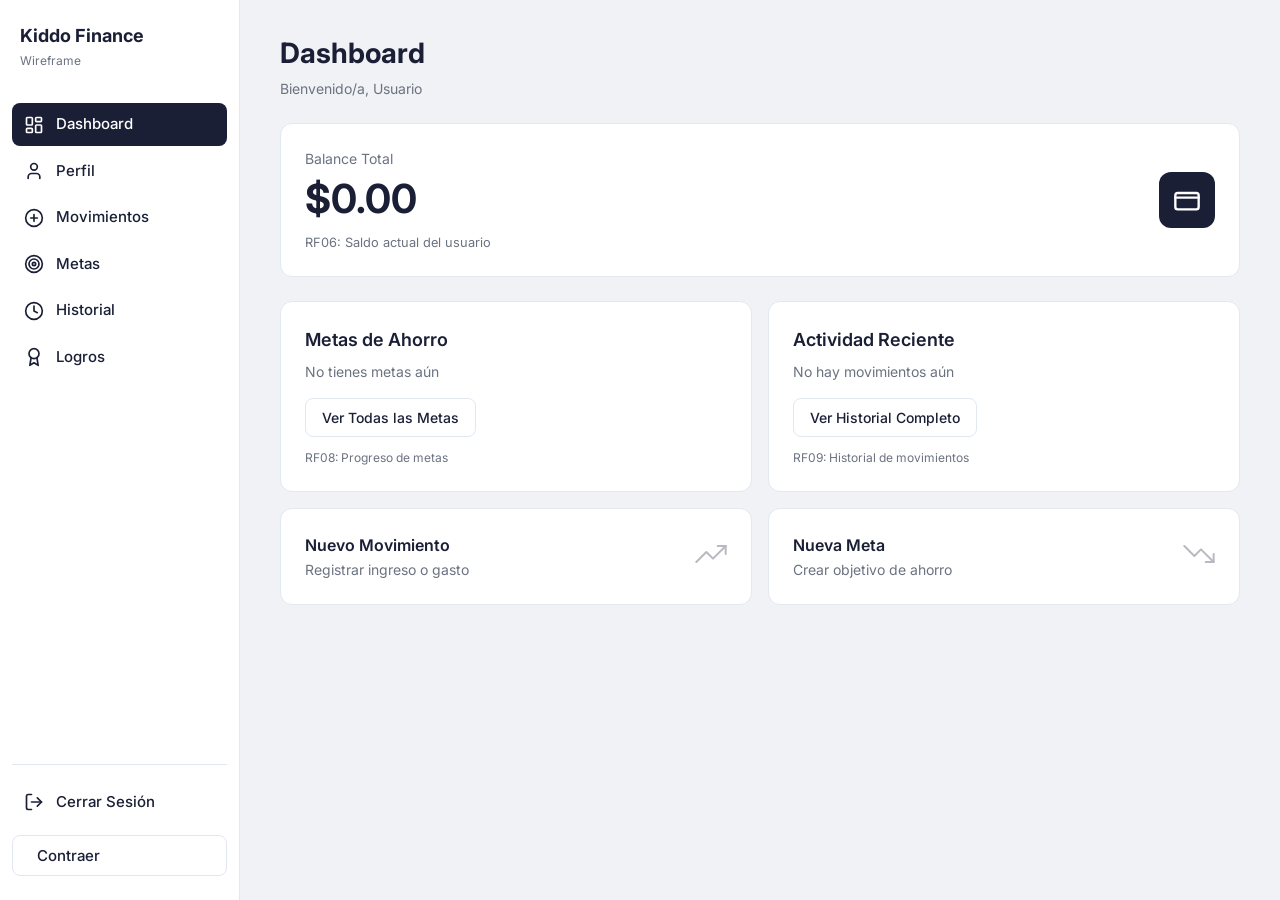
==== dashboard.html @ 00ec91ff "Init commit" ====
<!DOCTYPE html>
<html lang="es">
<head>
  <meta charset="UTF-8">
  <meta name="viewport" content="width=device-width, initial-scale=1.0">
  <title>Dashboard - Kiddo Finance</title>
  <link rel="preconnect" href="https://fonts.googleapis.com">
  <link href="https://fonts.googleapis.com/css2?family=Inter:wght@400;500;600;700&display=swap" rel="stylesheet">
  <link rel="stylesheet" href="css/styles.css">
</head>
<body>
  <div class="app-layout">

    <!-- Sidebar -->
    <aside class="sidebar" id="sidebar">
      <div class="sidebar-header">
        <div class="logo-full">
          <h2>Kiddo Finance</h2>
          <span class="wireframe-label">Wireframe</span>
        </div>
        <div class="logo-icon">KF</div>
      </div>

      <nav class="sidebar-nav">
        <a href="dashboard.html" class="active">
          <span class="nav-icon"><svg viewBox="0 0 24 24"><rect x="3" y="3" width="7" height="9" rx="1"/><rect x="14" y="3" width="7" height="5" rx="1"/><rect x="14" y="12" width="7" height="9" rx="1"/><rect x="3" y="16" width="7" height="5" rx="1"/></svg></span>
          <span class="nav-text">Dashboard</span>
        </a>
        <a href="perfil.html">
          <span class="nav-icon"><svg viewBox="0 0 24 24"><path d="M19 21v-2a4 4 0 0 0-4-4H9a4 4 0 0 0-4 4v2"/><circle cx="12" cy="7" r="4"/></svg></span>
          <span class="nav-text">Perfil</span>
        </a>
        <a href="movimientos.html">
          <span class="nav-icon"><svg viewBox="0 0 24 24"><circle cx="12" cy="12" r="10"/><path d="M12 8v8"/><path d="M8 12h8"/></svg></span>
          <span class="nav-text">Movimientos</span>
        </a>
        <a href="metas.html">
          <span class="nav-icon"><svg viewBox="0 0 24 24"><circle cx="12" cy="12" r="10"/><circle cx="12" cy="12" r="6"/><circle cx="12" cy="12" r="2"/></svg></span>
          <span class="nav-text">Metas</span>
        </a>
        <a href="historial.html">
          <span class="nav-icon"><svg viewBox="0 0 24 24"><circle cx="12" cy="12" r="10"/><polyline points="12 6 12 12 16 14"/></svg></span>
          <span class="nav-text">Historial</span>
        </a>
        <a href="logros.html">
          <span class="nav-icon"><svg viewBox="0 0 24 24"><circle cx="12" cy="8" r="6"/><path d="M15.477 12.89 17 22l-5-3-5 3 1.523-9.11"/></svg></span>
          <span class="nav-text">Logros</span>
        </a>
      </nav>

      <div class="sidebar-bottom">
        <a href="login.html">
          <span class="nav-icon"><svg viewBox="0 0 24 24"><path d="M9 21H5a2 2 0 0 1-2-2V5a2 2 0 0 1 2-2h4"/><polyline points="16 17 21 12 16 7"/><line x1="21" y1="12" x2="9" y2="12"/></svg></span>
          <span class="nav-text">Cerrar Sesión</span>
        </a>
        <button class="sidebar-toggle" id="sidebarToggle">
          <span class="nav-icon"><svg viewBox="0 0 24 24"><polyline points="15 18 9 12 15 6"/></svg></span>
          <span class="toggle-text">Contraer</span>
        </button>
      </div>
    </aside>

    <!-- Main Content -->
    <main class="main-content">
      <div class="page-header">
        <div>
          <h1>Dashboard</h1>
          <p class="subtitle">Bienvenido/a, Usuario</p>
        </div>
      </div>

      <!-- Balance -->
      <div class="card balance-card">
        <div>
          <div class="balance-label">Balance Total</div>
          <div class="balance-amount">$0.00</div>
          <div class="balance-note">RF06: Saldo actual del usuario</div>
        </div>
        <div class="balance-icon">
          <svg viewBox="0 0 24 24"><rect x="2" y="6" width="20" height="14" rx="2"/><path d="M2 10h20"/></svg>
        </div>
      </div>

      <!-- Grid principal -->
      <div class="dashboard-grid">
        <div class="card dash-card">
          <h3>Metas de Ahorro</h3>
          <p>No tienes metas aún</p>
          <a href="metas.html" class="dash-link">Ver Todas las Metas</a>
          <div class="rf-note">RF08: Progreso de metas</div>
        </div>
        <div class="card dash-card">
          <h3>Actividad Reciente</h3>
          <p>No hay movimientos aún</p>
          <a href="historial.html" class="dash-link">Ver Historial Completo</a>
          <div class="rf-note">RF09: Historial de movimientos</div>
        </div>
      </div>

      <!-- Acciones rápidas -->
      <div class="action-cards">
        <a href="movimientos.html" class="card action-card">
          <div>
            <h3>Nuevo Movimiento</h3>
            <p>Registrar ingreso o gasto</p>
          </div>
          <span class="action-icon">
            <svg viewBox="0 0 24 24" stroke-linecap="round" stroke-linejoin="round"><polyline points="23 6 13.5 15.5 8.5 10.5 1 18"/><polyline points="17 6 23 6 23 12"/></svg>
          </span>
        </a>
        <a href="metas.html" class="card action-card">
          <div>
            <h3>Nueva Meta</h3>
            <p>Crear objetivo de ahorro</p>
          </div>
          <span class="action-icon">
            <svg viewBox="0 0 24 24" stroke-linecap="round" stroke-linejoin="round"><polyline points="23 18 13.5 8.5 8.5 13.5 1 6"/><polyline points="17 18 23 18 23 12"/></svg>
          </span>
        </a>
      </div>
    </main>

  </div>

  <script src="js/app.js"></script>
</body>
</html>
---- css/styles.css ----
/* ===== RESET & BASE ===== */
*, *::before, *::after {
  margin: 0;
  padding: 0;
  box-sizing: border-box;
}

:root {
  --primary: #1A1F36;
  --bg: #F0F2F5;
  --white: #FFFFFF;
  --border: #E2E8F0;
  --text: #1A1F36;
  --text-secondary: #6B7280;
  --accent: #93C5FD;
  --input-border: #D1D5DB;
  --sidebar-width: 240px;
  --sidebar-collapsed: 60px;
  --radius: 12px;
  --radius-sm: 8px;
  --shadow: 0 1px 3px rgba(0,0,0,0.06);
}

body {
  font-family: 'Inter', sans-serif;
  background: var(--bg);
  color: var(--text);
  line-height: 1.5;
  min-height: 100vh;
}

a { text-decoration: none; color: inherit; }
ul { list-style: none; }
button { cursor: pointer; font-family: inherit; }
input, select { font-family: inherit; }
img { max-width: 100%; }

/* ===== SVG ICONS ===== */
.icon {
  width: 20px;
  height: 20px;
  display: inline-flex;
  align-items: center;
  justify-content: center;
  flex-shrink: 0;
}

.icon svg {
  width: 20px;
  height: 20px;
  stroke: currentColor;
  stroke-width: 2;
  stroke-linecap: round;
  stroke-linejoin: round;
  fill: none;
}

.icon-lg svg {
  width: 24px;
  height: 24px;
}

/* ===== TIPOGRAFIA ===== */
h1 { font-size: 1.75rem; font-weight: 700; }
h2 { font-size: 1.5rem; font-weight: 700; }
h3 { font-size: 1.125rem; font-weight: 600; }

.subtitle {
  color: var(--text-secondary);
  font-size: 0.875rem;
  margin-top: 4px;
}

/* ===== BOTONES ===== */
.btn {
  display: inline-flex;
  align-items: center;
  justify-content: center;
  gap: 8px;
  padding: 12px 24px;
  border-radius: var(--radius-sm);
  font-size: 0.9375rem;
  font-weight: 600;
  border: none;
  transition: opacity 0.2s;
}
.btn:hover { opacity: 0.9; }

.btn-primary {
  background: var(--primary);
  color: var(--white);
}

.btn-outline {
  background: transparent;
  color: var(--primary);
  border: 1px solid var(--border);
}

.btn-full { width: 100%; }

/* ===== CARDS ===== */
.card {
  background: var(--white);
  border: 1px solid var(--border);
  border-radius: var(--radius);
  padding: 24px;
}

/* ===== INPUTS ===== */
.form-group {
  margin-bottom: 20px;
}

.form-group label {
  display: block;
  font-weight: 600;
  font-size: 0.875rem;
  margin-bottom: 6px;
}

.form-group input,
.form-group select {
  width: 100%;
  padding: 12px 16px;
  border: 1px solid var(--input-border);
  border-radius: var(--radius-sm);
  font-size: 0.9375rem;
  outline: none;
  transition: border-color 0.2s;
  background: var(--white);
}

.form-group input:focus,
.form-group select:focus {
  border-color: var(--primary);
}

.form-group input::placeholder {
  color: #9CA3AF;
}

/* ===== TOGGLE (Ingreso / Gasto) ===== */
.toggle-group {
  display: flex;
  gap: 0;
  border-radius: var(--radius-sm);
  overflow: hidden;
  border: 1px solid var(--border);
}

.toggle-group .toggle-btn {
  flex: 1;
  padding: 12px;
  font-size: 0.9375rem;
  font-weight: 600;
  text-align: center;
  border: none;
  background: var(--bg);
  color: var(--text);
  cursor: pointer;
  transition: all 0.2s;
}

.toggle-group .toggle-btn.active {
  background: var(--primary);
  color: var(--white);
}

/* ===== FILTER TABS ===== */
.filter-tabs {
  display: flex;
  gap: 8px;
}

.filter-tabs .tab {
  padding: 8px 20px;
  border-radius: var(--radius-sm);
  font-size: 0.875rem;
  font-weight: 600;
  border: 1px solid var(--border);
  background: var(--white);
  color: var(--text);
  cursor: pointer;
  transition: all 0.2s;
}

.filter-tabs .tab.active {
  background: var(--primary);
  color: var(--white);
  border-color: var(--primary);
}

/* ===== EMPTY STATE ===== */
.empty-state {
  text-align: center;
  padding: 48px 24px;
}

.empty-state .empty-icon {
  margin-bottom: 16px;
  opacity: 0.3;
}

.empty-state .empty-icon svg {
  width: 56px;
  height: 56px;
  stroke: var(--text);
  stroke-width: 1.5;
  fill: none;
}

.empty-state p {
  color: var(--text-secondary);
  margin-bottom: 20px;
}

/* ================================================================
   AUTH PAGES (Login / Register)
   ================================================================ */
.auth-page {
  display: flex;
  align-items: center;
  justify-content: center;
  min-height: 100vh;
  padding: 24px;
}

.auth-card {
  width: 100%;
  max-width: 480px;
}

.auth-card .brand {
  font-size: 1.5rem;
  font-weight: 700;
  margin-bottom: 4px;
}

.auth-card .auth-subtitle {
  color: var(--text-secondary);
  font-size: 1rem;
  margin-bottom: 32px;
}

.auth-card .back-arrow {
  display: inline-flex;
  align-items: center;
  justify-content: center;
  width: 32px;
  height: 32px;
  margin-bottom: 12px;
  font-size: 1.25rem;
  color: var(--text-secondary);
  transition: color 0.2s;
}

.auth-card .back-arrow:hover { color: var(--text); }

.auth-footer {
  text-align: center;
  margin-top: 20px;
  font-size: 0.875rem;
  color: var(--text-secondary);
}

.auth-footer a {
  font-weight: 700;
  color: var(--text);
}

/* ================================================================
   SIDEBAR
   ================================================================ */
.app-layout {
  display: flex;
  min-height: 100vh;
}

.sidebar {
  width: var(--sidebar-width);
  background: var(--white);
  border-right: 1px solid var(--border);
  display: flex;
  flex-direction: column;
  padding: 24px 12px;
  transition: width 0.3s;
  position: fixed;
  top: 0;
  left: 0;
  height: 100vh;
  z-index: 100;
  overflow: hidden;
}

.sidebar.collapsed {
  width: var(--sidebar-collapsed);
}

.sidebar-header {
  padding: 0 8px;
  margin-bottom: 32px;
  white-space: nowrap;
}

.sidebar-header .logo-full {
  display: block;
}

.sidebar-header .logo-icon {
  display: none;
  width: 36px;
  height: 36px;
  background: var(--primary);
  color: var(--white);
  border-radius: var(--radius-sm);
  font-weight: 700;
  font-size: 0.75rem;
  align-items: center;
  justify-content: center;
  letter-spacing: 0.5px;
}

.sidebar.collapsed .sidebar-header .logo-full { display: none; }
.sidebar.collapsed .sidebar-header .logo-icon { display: flex; }

.sidebar-header h2 {
  font-size: 1.125rem;
  line-height: 1.3;
}

.sidebar-header .wireframe-label {
  font-size: 0.75rem;
  color: var(--text-secondary);
  font-weight: 400;
}

.sidebar-nav {
  flex: 1;
  display: flex;
  flex-direction: column;
  gap: 4px;
}

.sidebar-nav a {
  display: flex;
  align-items: center;
  gap: 12px;
  padding: 10px 12px;
  border-radius: var(--radius-sm);
  font-size: 0.9375rem;
  font-weight: 500;
  color: var(--text);
  white-space: nowrap;
  transition: all 0.2s;
}

.sidebar-nav a:hover {
  background: var(--bg);
}

.sidebar-nav a.active {
  background: var(--primary);
  color: var(--white);
}

.sidebar-nav a .nav-icon {
  width: 20px;
  height: 20px;
  display: flex;
  align-items: center;
  justify-content: center;
  flex-shrink: 0;
}

.sidebar-nav a .nav-icon svg {
  width: 20px;
  height: 20px;
  stroke: currentColor;
  stroke-width: 2;
  stroke-linecap: round;
  stroke-linejoin: round;
  fill: none;
}

.sidebar-nav a .nav-text {
  opacity: 1;
  transition: opacity 0.2s;
}

.sidebar.collapsed .nav-text { opacity: 0; width: 0; overflow: hidden; }

.sidebar-bottom {
  margin-top: auto;
  display: flex;
  flex-direction: column;
  gap: 4px;
  padding-top: 16px;
  border-top: 1px solid var(--border);
}

.sidebar-bottom a {
  display: flex;
  align-items: center;
  gap: 12px;
  padding: 10px 12px;
  border-radius: var(--radius-sm);
  font-size: 0.9375rem;
  font-weight: 500;
  color: var(--text);
  white-space: nowrap;
  transition: all 0.2s;
}

.sidebar-bottom a .nav-icon {
  width: 20px;
  height: 20px;
  display: flex;
  align-items: center;
  justify-content: center;
  flex-shrink: 0;
}

.sidebar-bottom a .nav-icon svg {
  width: 20px;
  height: 20px;
  stroke: currentColor;
  stroke-width: 2;
  stroke-linecap: round;
  stroke-linejoin: round;
  fill: none;
}

.sidebar-bottom a:hover { background: var(--bg); }

.sidebar-toggle {
  display: flex;
  align-items: center;
  gap: 12px;
  padding: 10px 12px;
  border-radius: var(--radius-sm);
  border: 1px solid var(--border);
  background: var(--white);
  font-size: 0.9375rem;
  font-weight: 500;
  color: var(--text);
  cursor: pointer;
  white-space: nowrap;
  width: 100%;
  margin-top: 8px;
  transition: all 0.2s;
}

.sidebar-toggle:hover { background: var(--bg); }

.sidebar-toggle .toggle-text {
  transition: opacity 0.2s;
}

.sidebar.collapsed .sidebar-bottom .nav-text,
.sidebar.collapsed .toggle-text { opacity: 0; width: 0; overflow: hidden; }

/* ===== MAIN CONTENT ===== */
.main-content {
  flex: 1;
  margin-left: var(--sidebar-width);
  padding: 32px 40px;
  transition: margin-left 0.3s;
  min-height: 100vh;
}

.sidebar.collapsed ~ .main-content {
  margin-left: var(--sidebar-collapsed);
}

.page-header {
  display: flex;
  align-items: flex-start;
  justify-content: space-between;
  margin-bottom: 24px;
}

.page-header h1 { margin-bottom: 4px; }

/* ===== DASHBOARD ===== */
.balance-card {
  display: flex;
  align-items: center;
  justify-content: space-between;
  margin-bottom: 24px;
}

.balance-card .balance-amount {
  font-size: 2.5rem;
  font-weight: 700;
}

.balance-card .balance-label {
  font-size: 0.875rem;
  color: var(--text-secondary);
}

.balance-card .balance-note {
  font-size: 0.8rem;
  color: var(--text-secondary);
  margin-top: 4px;
}

.balance-card .balance-icon {
  width: 56px;
  height: 56px;
  background: var(--primary);
  border-radius: var(--radius);
  display: flex;
  align-items: center;
  justify-content: center;
  color: var(--white);
}

.balance-card .balance-icon svg {
  width: 28px;
  height: 28px;
  stroke: var(--white);
  stroke-width: 2;
  stroke-linecap: round;
  stroke-linejoin: round;
  fill: none;
}

.dashboard-grid {
  display: grid;
  grid-template-columns: 1fr 1fr;
  gap: 16px;
  margin-bottom: 16px;
}

.dash-card h3 { margin-bottom: 8px; }

.dash-card p {
  color: var(--text-secondary);
  font-size: 0.875rem;
  margin-bottom: 16px;
}

.dash-card .dash-link {
  display: inline-block;
  padding: 8px 16px;
  border: 1px solid var(--border);
  border-radius: var(--radius-sm);
  font-size: 0.875rem;
  font-weight: 500;
}

.dash-card .dash-link:hover { background: var(--bg); }

.dash-card .rf-note {
  font-size: 0.75rem;
  color: var(--text-secondary);
  margin-top: 12px;
}

.action-cards {
  display: grid;
  grid-template-columns: 1fr 1fr;
  gap: 16px;
}

.action-card {
  display: flex;
  align-items: center;
  justify-content: space-between;
}

.action-card h3 { font-size: 1rem; }

.action-card p {
  color: var(--text-secondary);
  font-size: 0.875rem;
  margin-top: 2px;
}

.action-card .action-icon {
  opacity: 0.3;
}

.action-card .action-icon svg {
  width: 32px;
  height: 32px;
  stroke: var(--text);
  stroke-width: 1.5;
  fill: none;
}

/* ===== METAS / SALDO ===== */
.saldo-card {
  margin-bottom: 24px;
}

.saldo-card .saldo-label {
  font-size: 0.875rem;
  color: var(--text-secondary);
}

.saldo-card .saldo-amount {
  font-size: 2rem;
  font-weight: 700;
}

/* ===== HISTORIAL ===== */
.stats-row {
  display: grid;
  grid-template-columns: repeat(3, 1fr);
  gap: 16px;
  margin-bottom: 24px;
}

.stat-card .stat-label {
  font-size: 0.875rem;
  color: var(--text-secondary);
}

.stat-card .stat-value {
  font-size: 1.75rem;
  font-weight: 700;
}

/* ===== LOGROS ===== */
.progress-card {
  display: flex;
  align-items: center;
  justify-content: space-between;
  margin-bottom: 24px;
}

.progress-info h3 { margin-bottom: 4px; }

.progress-info p {
  color: var(--text-secondary);
  font-size: 0.875rem;
}

.progress-ring {
  width: 48px;
  height: 48px;
  border-radius: 50%;
  border: 4px solid var(--border);
  display: flex;
  align-items: center;
  justify-content: center;
  font-size: 0.75rem;
  font-weight: 700;
  color: var(--text-secondary);
}

.badges-grid {
  display: grid;
  grid-template-columns: 1fr 1fr;
  gap: 12px;
  margin-bottom: 24px;
}

.badge-item {
  display: flex;
  align-items: center;
  gap: 16px;
  padding: 16px 20px;
}

.badge-item .badge-icon {
  width: 48px;
  height: 48px;
  border-radius: 50%;
  background: var(--bg);
  display: flex;
  align-items: center;
  justify-content: center;
  flex-shrink: 0;
  opacity: 0.4;
}

.badge-item .badge-icon svg {
  width: 24px;
  height: 24px;
  stroke: var(--text);
  stroke-width: 1.5;
  fill: none;
}

.badge-item .badge-info h4 {
  font-size: 0.9375rem;
  font-weight: 600;
}

.badge-item .badge-info p {
  font-size: 0.8125rem;
  color: var(--text-secondary);
}

.logros-cta {
  text-align: center;
  padding: 16px;
  background: var(--primary);
  color: var(--white);
  border-radius: var(--radius);
  font-size: 0.875rem;
  font-weight: 500;
}

/* ================================================================
   LANDING PAGE
   ================================================================ */
.landing-page {
  background: var(--white);
}

/* -- Navbar -- */
.landing-nav {
  display: flex;
  align-items: center;
  justify-content: space-between;
  padding: 16px 40px;
  background: var(--primary);
  color: var(--white);
  position: relative;
}

.landing-nav .nav-brand {
  font-weight: 700;
  font-size: 1.125rem;
  display: flex;
  align-items: center;
  gap: 8px;
}

.landing-nav .nav-brand svg {
  width: 20px;
  height: 20px;
  stroke: var(--white);
  stroke-width: 2;
  fill: none;
}

.beta-badge {
  font-size: 0.625rem;
  font-weight: 600;
  background: rgba(255,255,255,0.2);
  padding: 2px 8px;
  border-radius: 4px;
  letter-spacing: 0.5px;
}

.landing-nav .nav-links {
  display: flex;
  gap: 32px;
  font-size: 0.9rem;
}

.landing-nav .nav-links a {
  color: rgba(255,255,255,0.8);
  transition: color 0.2s;
}

.landing-nav .nav-links a:hover { color: var(--white); }

.landing-nav .nav-actions {
  display: flex;
  gap: 12px;
}

.landing-nav .nav-actions .btn-nav-outline {
  padding: 8px 20px;
  border: 1px solid rgba(255,255,255,0.3);
  border-radius: var(--radius-sm);
  color: var(--white);
  font-size: 0.875rem;
  font-weight: 500;
  background: transparent;
  transition: all 0.2s;
}

.landing-nav .nav-actions .btn-nav-outline:hover {
  background: rgba(255,255,255,0.1);
}

.landing-nav .nav-actions .btn-nav-solid {
  padding: 8px 20px;
  background: var(--white);
  color: var(--primary);
  border-radius: var(--radius-sm);
  font-size: 0.875rem;
  font-weight: 600;
  border: none;
  transition: opacity 0.2s;
}

.landing-nav .nav-actions .btn-nav-solid:hover { opacity: 0.9; }

.landing-nav .mobile-menu {
  display: none;
  background: none;
  border: none;
  color: var(--white);
  font-size: 1.5rem;
  cursor: pointer;
}

/* -- Hero -- */
.hero {
  background: var(--primary);
  color: var(--white);
  padding: 64px 40px 80px;
}

.hero-content {
  display: flex;
  align-items: center;
  justify-content: space-between;
  max-width: 1100px;
  margin: 0 auto;
  gap: 48px;
}

.hero-text {
  flex: 1;
}

.hero-tag {
  display: inline-block;
  font-size: 0.75rem;
  color: var(--accent);
  font-weight: 600;
  margin-bottom: 16px;
  background: rgba(147,197,253,0.15);
  padding: 6px 14px;
  border-radius: 20px;
  letter-spacing: 0.5px;
}

/* Section tag pills */
.section-tag {
  display: inline-block;
  font-size: 0.75rem;
  font-weight: 600;
  color: var(--primary);
  background: var(--bg);
  padding: 6px 14px;
  border-radius: 20px;
  letter-spacing: 0.5px;
  margin-bottom: 12px;
}

.steps-section .section-tag {
  background: var(--white);
}

.hero h1 {
  font-size: 2.5rem;
  line-height: 1.2;
  margin-bottom: 16px;
}

.hero h1 .highlight {
  color: var(--accent);
}

.hero-text p {
  color: rgba(255,255,255,0.75);
  font-size: 1.05rem;
  margin-bottom: 32px;
  max-width: 500px;
}

.hero-buttons {
  display: flex;
  gap: 12px;
}

.btn-hero-primary {
  padding: 14px 28px;
  background: var(--white);
  color: var(--primary);
  border-radius: var(--radius-sm);
  font-weight: 600;
  font-size: 0.9375rem;
  border: none;
  transition: opacity 0.2s;
  display: inline-block;
}

.btn-hero-primary:hover { opacity: 0.9; }

.btn-hero-outline {
  padding: 14px 28px;
  border: 1px solid rgba(255,255,255,0.3);
  color: var(--white);
  border-radius: var(--radius-sm);
  font-weight: 500;
  font-size: 0.9375rem;
  background: transparent;
  transition: all 0.2s;
  display: inline-block;
}

.btn-hero-outline:hover { background: rgba(255,255,255,0.1); }

/* Hero Mockup Wireframe */
.hero-mockup {
  flex-shrink: 0;
  width: 300px;
  background: rgba(255,255,255,0.08);
  border: 1px solid rgba(255,255,255,0.12);
  border-radius: 16px;
  padding: 20px;
}

.mockup-bar {
  display: flex;
  align-items: center;
  gap: 8px;
  margin-bottom: 16px;
}

.mockup-dot {
  width: 24px;
  height: 24px;
  border-radius: 50%;
  background: rgba(255,255,255,0.15);
}

.mockup-line-sm {
  flex: 1;
  height: 8px;
  background: rgba(255,255,255,0.1);
  border-radius: 4px;
}

.mockup-square {
  width: 32px;
  height: 32px;
  border-radius: 6px;
  background: rgba(255,255,255,0.15);
}

.mockup-card-dark {
  background: rgba(255,255,255,0.12);
  border-radius: 10px;
  padding: 20px;
  margin-bottom: 12px;
  display: flex;
  flex-direction: column;
  gap: 8px;
}

.mockup-line-lg {
  height: 12px;
  width: 70%;
  background: rgba(255,255,255,0.2);
  border-radius: 4px;
}

.mockup-line-md {
  height: 8px;
  width: 50%;
  background: rgba(255,255,255,0.12);
  border-radius: 4px;
}

.mockup-row {
  display: flex;
  gap: 10px;
  margin-bottom: 12px;
}

.mockup-card-sm {
  flex: 1;
  height: 48px;
  background: rgba(255,255,255,0.08);
  border-radius: 8px;
  border: 1px solid rgba(255,255,255,0.1);
}

.mockup-list {
  display: flex;
  flex-direction: column;
  gap: 8px;
}

.mockup-list-item {
  display: flex;
  align-items: center;
  gap: 10px;
  padding: 8px 0;
}

.mockup-circle {
  width: 20px;
  height: 20px;
  border-radius: 50%;
  background: rgba(255,255,255,0.12);
  flex-shrink: 0;
}

.mockup-list-item .mockup-line-md {
  flex: 1;
  width: auto;
}

/* -- Stats -- */
.stats-section {
  display: flex;
  justify-content: center;
  gap: 80px;
  padding: 48px 40px;
  background: var(--white);
  border-bottom: 1px solid var(--border);
}

.stat-item { text-align: center; }

.stat-item .stat-number {
  font-size: 2rem;
  font-weight: 700;
  color: var(--primary);
}

.stat-item .stat-desc {
  font-size: 0.875rem;
  color: var(--text-secondary);
}

/* -- Features -- */
.features-section {
  padding: 64px 40px;
  text-align: center;
}

.features-section h2 {
  font-size: 1.75rem;
  margin-bottom: 8px;
}

.features-section > p {
  color: var(--text-secondary);
  margin-bottom: 48px;
}

.features-grid {
  display: grid;
  grid-template-columns: repeat(3, 1fr);
  gap: 24px;
  max-width: 960px;
  margin: 0 auto;
}

.feature-card {
  text-align: left;
  padding: 24px;
  border: 1px solid var(--border);
  border-radius: var(--radius);
}

.feature-card .feature-icon {
  width: 40px;
  height: 40px;
  background: var(--bg);
  border-radius: var(--radius-sm);
  display: flex;
  align-items: center;
  justify-content: center;
  margin-bottom: 12px;
}

.feature-card .feature-icon svg {
  width: 20px;
  height: 20px;
  stroke: var(--primary);
  stroke-width: 2;
  stroke-linecap: round;
  stroke-linejoin: round;
  fill: none;
}

.feature-card h3 {
  font-size: 1rem;
  margin-bottom: 6px;
}

.feature-card p {
  font-size: 0.8125rem;
  color: var(--text-secondary);
  line-height: 1.5;
}

/* -- Steps -- */
.steps-section {
  padding: 64px 40px;
  text-align: center;
  background: var(--bg);
}

.steps-section h2 {
  font-size: 1.75rem;
  margin-bottom: 8px;
}

.steps-section > p {
  color: var(--text-secondary);
  margin-bottom: 48px;
}

.steps-grid {
  display: grid;
  grid-template-columns: repeat(4, 1fr);
  gap: 24px;
  max-width: 1060px;
  margin: 0 auto;
}

.step-card {
  background: var(--white);
  border: 1px solid var(--border);
  border-radius: var(--radius);
  padding: 32px 20px;
}

.step-card .step-number {
  width: 40px;
  height: 40px;
  background: var(--primary);
  color: var(--white);
  border-radius: 50%;
  display: flex;
  align-items: center;
  justify-content: center;
  font-weight: 700;
  margin: 0 auto 16px;
}

.step-card h3 {
  font-size: 1rem;
  margin-bottom: 8px;
}

.step-card p {
  font-size: 0.8125rem;
  color: var(--text-secondary);
}

/* -- Audience / Familia -- */
.audience-section {
  padding: 64px 40px;
  text-align: center;
}

.audience-section h2 {
  font-size: 1.75rem;
  margin-bottom: 8px;
}

.audience-section > p {
  color: var(--text-secondary);
  margin-bottom: 48px;
}

.audience-grid {
  display: grid;
  grid-template-columns: repeat(3, 1fr);
  gap: 24px;
  max-width: 960px;
  margin: 0 auto;
}

.audience-card {
  text-align: left;
  padding: 24px;
  border: 1px solid var(--border);
  border-radius: var(--radius);
}

.audience-card .audience-icon {
  width: 40px;
  height: 40px;
  background: var(--bg);
  border-radius: var(--radius-sm);
  display: flex;
  align-items: center;
  justify-content: center;
  margin-bottom: 12px;
  color: var(--primary);
}

.audience-card h3 {
  font-size: 1rem;
  margin-bottom: 8px;
}

.audience-card > p {
  font-size: 0.8125rem;
  color: var(--text-secondary);
  line-height: 1.5;
  margin-bottom: 16px;
}

.audience-tags {
  display: flex;
  flex-wrap: wrap;
  gap: 6px;
}

.audience-tag {
  font-size: 0.6875rem;
  font-weight: 500;
  padding: 4px 10px;
  border-radius: 20px;
  background: var(--bg);
  color: var(--text-secondary);
}

/* -- CTA Banner -- */
.cta-section {
  padding: 64px 40px;
  text-align: center;
  background: var(--primary);
  color: var(--white);
}

.cta-icon {
  width: 56px;
  height: 56px;
  margin: 0 auto 20px;
  border-radius: 50%;
  background: rgba(255,255,255,0.1);
  display: flex;
  align-items: center;
  justify-content: center;
  color: var(--white);
}

.cta-section h2 {
  font-size: 1.5rem;
  margin-bottom: 8px;
}

.cta-section p {
  color: rgba(255,255,255,0.75);
  margin-bottom: 28px;
  max-width: 500px;
  margin-left: auto;
  margin-right: auto;
}

.cta-buttons {
  display: flex;
  gap: 12px;
  justify-content: center;
}

.btn-cta-primary {
  padding: 14px 28px;
  background: var(--white);
  color: var(--primary);
  border-radius: var(--radius-sm);
  font-weight: 600;
  font-size: 0.9375rem;
  border: none;
  transition: opacity 0.2s;
  display: inline-block;
}

.btn-cta-primary:hover { opacity: 0.9; }

.btn-cta-outline {
  padding: 14px 28px;
  border: 1px solid rgba(255,255,255,0.3);
  color: var(--white);
  border-radius: var(--radius-sm);
  font-weight: 500;
  font-size: 0.9375rem;
  background: transparent;
  display: inline-block;
  transition: all 0.2s;
}

.btn-cta-outline:hover { background: rgba(255,255,255,0.1); }

/* -- Footer -- */
.landing-footer {
  background: var(--white);
  border-top: 1px solid var(--border);
  padding: 40px 40px 24px;
  font-size: 0.8125rem;
  color: var(--text-secondary);
}

.footer-content {
  display: flex;
  justify-content: space-between;
  gap: 40px;
  margin-bottom: 32px;
}

.footer-brand-col { max-width: 320px; }

.footer-brand-col .footer-brand {
  font-weight: 700;
  color: var(--text);
  font-size: 0.9375rem;
  display: flex;
  align-items: center;
  gap: 8px;
  margin-bottom: 8px;
}

.footer-brand-col .footer-brand svg {
  stroke: var(--text);
}

.footer-tagline {
  font-size: 0.8125rem;
  color: var(--text-secondary);
  line-height: 1.5;
}

.footer-links-col {
  display: flex;
  flex-direction: column;
  gap: 8px;
}

.footer-links-col a {
  color: var(--text-secondary);
  font-size: 0.8125rem;
  transition: color 0.2s;
}

.footer-links-col a:hover { color: var(--text); }

.footer-bottom {
  display: flex;
  align-items: center;
  justify-content: space-between;
  padding-top: 20px;
  border-top: 1px solid var(--border);
  font-size: 0.75rem;
  color: var(--text-secondary);
}

.footer-local {
  display: flex;
  align-items: center;
  gap: 6px;
}

.green-dot {
  width: 8px;
  height: 8px;
  border-radius: 50%;
  background: #34D399;
}

/* ================================================================
   RESPONSIVE
   ================================================================ */

/* Tablet */
@media (max-width: 1024px) {
  .main-content { padding: 24px; }

  .hero-content { flex-direction: column; text-align: center; }
  .hero-text p { margin-left: auto; margin-right: auto; }
  .hero-buttons { justify-content: center; }
  .hero-mockup { width: 280px; }

  .features-grid { grid-template-columns: repeat(2, 1fr); }
  .steps-grid { grid-template-columns: repeat(2, 1fr); }
  .audience-grid { grid-template-columns: 1fr; max-width: 480px; }

  .hero h1 { font-size: 2rem; }
  .stats-section { gap: 48px; }

  .badges-grid { grid-template-columns: 1fr; }
}

/* Mobile */
@media (max-width: 768px) {
  /* Sidebar collapsa en mobile */
  .sidebar {
    width: var(--sidebar-collapsed);
  }

  .sidebar .nav-text,
  .sidebar .toggle-text,
  .sidebar .sidebar-header .logo-full { display: none; }
  .sidebar .sidebar-header .logo-icon { display: flex; }

  .sidebar.expanded-mobile {
    width: var(--sidebar-width);
  }

  .sidebar.expanded-mobile .nav-text,
  .sidebar.expanded-mobile .toggle-text { opacity: 1; width: auto; display: inline; }
  .sidebar.expanded-mobile .sidebar-header .logo-full { display: block; }
  .sidebar.expanded-mobile .sidebar-header .logo-icon { display: none; }

  .main-content {
    margin-left: var(--sidebar-collapsed);
    padding: 20px 16px;
  }

  .sidebar.expanded-mobile ~ .main-content {
    margin-left: var(--sidebar-width);
  }

  /* Dashboard grid */
  .dashboard-grid,
  .action-cards {
    grid-template-columns: 1fr;
  }

  .stats-row {
    grid-template-columns: 1fr;
    gap: 12px;
  }

  .balance-card .balance-amount { font-size: 2rem; }

  .badges-grid { grid-template-columns: 1fr; }

  /* Landing */
  .landing-nav { padding: 12px 20px; }
  .landing-nav .nav-links { display: none; }
  .landing-nav .nav-actions { display: none; }
  .landing-nav .mobile-menu { display: block; }

  .landing-nav.nav-open .nav-links {
    display: flex;
    flex-direction: column;
    position: absolute;
    top: 56px;
    left: 0;
    right: 0;
    background: var(--primary);
    padding: 20px;
    gap: 16px;
    z-index: 99;
  }

  .landing-nav.nav-open .nav-actions {
    display: flex;
    position: absolute;
    top: auto;
    left: 0;
    right: 0;
    background: var(--primary);
    padding: 0 20px 20px;
    z-index: 99;
  }

  .hero { padding: 40px 20px 60px; }
  .hero h1 { font-size: 1.75rem; }
  .hero-content { flex-direction: column; text-align: center; }
  .hero-text p { margin-left: auto; margin-right: auto; }
  .hero-buttons { flex-direction: column; align-items: center; }
  .hero-mockup { width: 260px; }

  .stats-section {
    flex-wrap: wrap;
    gap: 24px;
    padding: 32px 20px;
    justify-content: center;
  }

  .features-section,
  .steps-section,
  .audience-section { padding: 40px 20px; }

  .features-grid,
  .steps-grid,
  .audience-grid {
    grid-template-columns: 1fr;
  }

  .cta-section { padding: 40px 20px; }

  .footer-content {
    flex-direction: column;
    gap: 24px;
  }

  .footer-bottom {
    flex-direction: column;
    gap: 8px;
    text-align: center;
  }

  .landing-footer { padding: 24px 20px 20px; }

  .cta-buttons { flex-direction: column; align-items: center; }

  .auth-card { padding: 20px; }
}
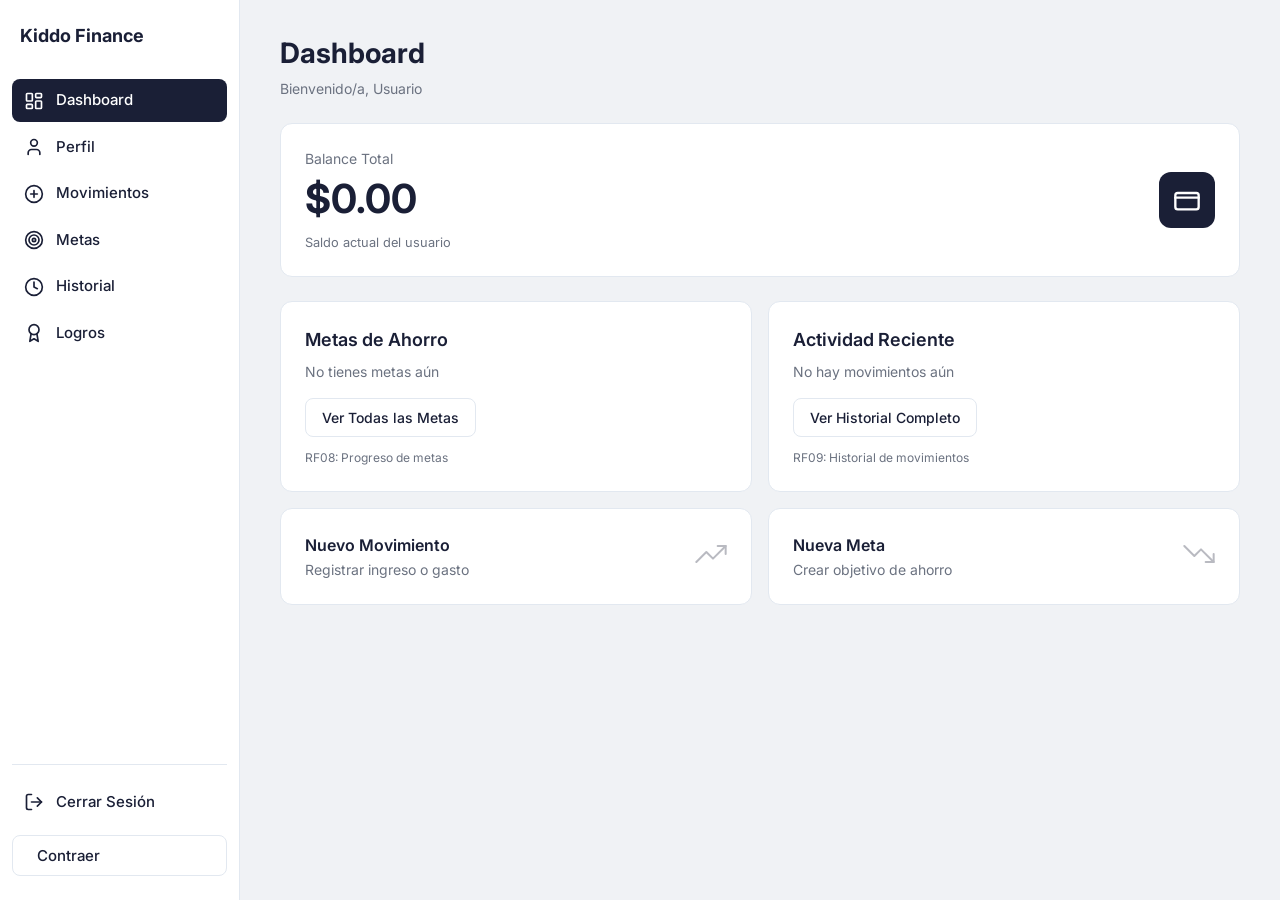
==== commit 0d573114: "corrección Correcciones hechas al sidebar" ====
--- a/dashboard.html
+++ b/dashboard.html
@@ -16,7 +16,6 @@
       <div class="sidebar-header">
         <div class="logo-full">
           <h2>Kiddo Finance</h2>
-          <span class="wireframe-label">Wireframe</span>
         </div>
         <div class="logo-icon">KF</div>
       </div>
@@ -74,7 +73,7 @@
         <div>
           <div class="balance-label">Balance Total</div>
           <div class="balance-amount">$0.00</div>
-          <div class="balance-note">RF06: Saldo actual del usuario</div>
+          <div class="balance-note">Saldo actual del usuario</div>
         </div>
         <div class="balance-icon">
           <svg viewBox="0 0 24 24"><rect x="2" y="6" width="20" height="14" rx="2"/><path d="M2 10h20"/></svg>
--- a/css/styles.css
+++ b/css/styles.css
@@ -15,7 +15,7 @@
   --accent: #93C5FD;
   --input-border: #D1D5DB;
   --sidebar-width: 240px;
-  --sidebar-collapsed: 60px;
+  --sidebar-collapsed: 72px;
   --radius: 12px;
   --radius-sm: 8px;
   --shadow: 0 1px 3px rgba(0,0,0,0.06);
@@ -458,7 +458,27 @@
 }
 
 .sidebar.collapsed .sidebar-bottom .nav-text,
-.sidebar.collapsed .toggle-text { opacity: 0; width: 0; overflow: hidden; }
+.sidebar.collapsed .toggle-text { 
+  opacity: 0; width: 0; overflow: hidden;
+}
+/* ===== ICONOS CENTRADOS EN SIDEBAR COLAPSADO ===== */
+
+.sidebar.collapsed .sidebar-nav a,
+.sidebar.collapsed .sidebar-bottom a,
+.sidebar.collapsed .sidebar-toggle {
+  justify-content: center;
+  padding: 10px 0;
+}
+
+.sidebar.collapsed .nav-icon {
+  margin: 0;
+}
+
+.sidebar.collapsed .sidebar-header {
+  display: flex;
+  justify-content: center;
+  align-items: center;
+}
 
 /* ===== MAIN CONTENT ===== */
 .main-content {
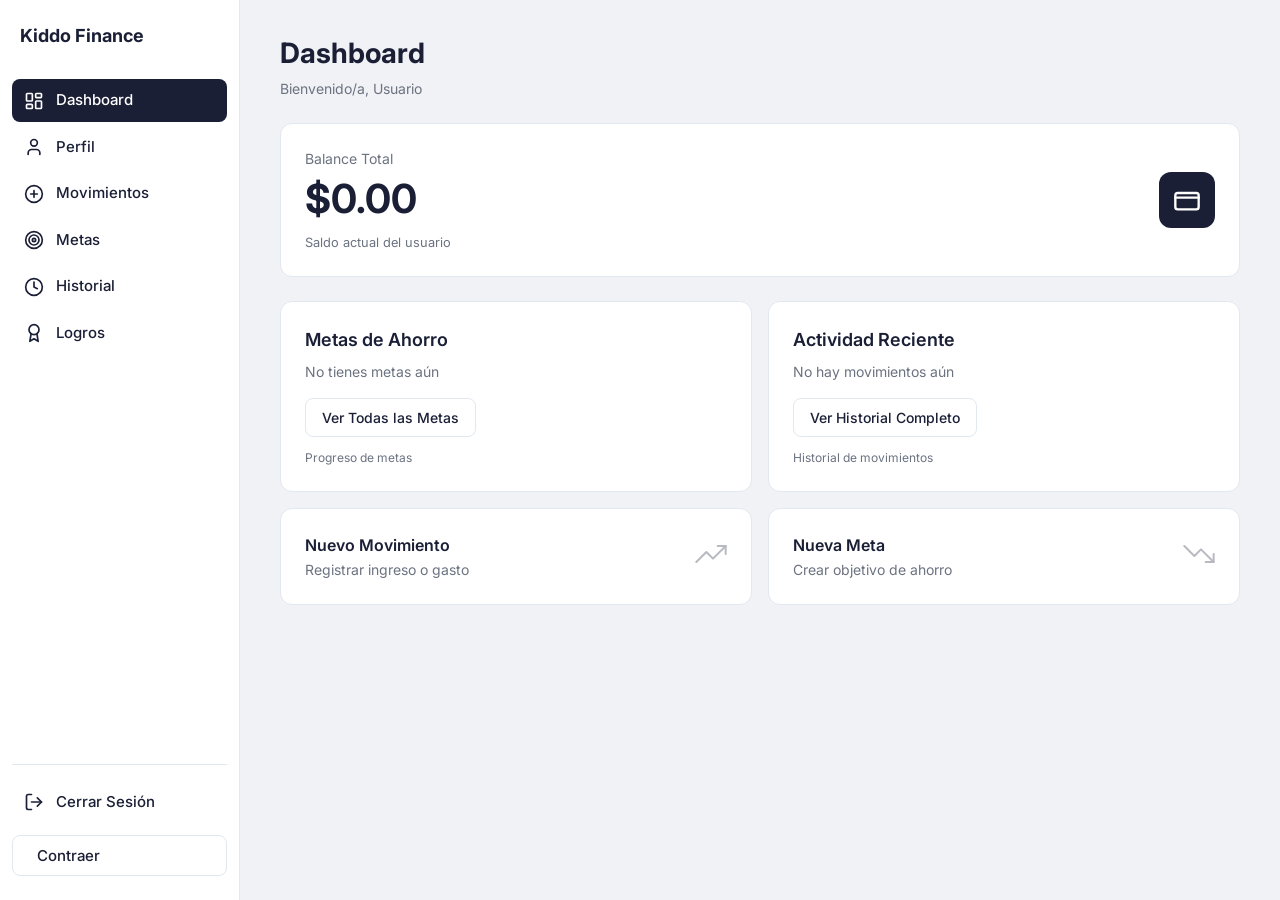
==== commit 50e54c42: "Formulario Metas Creo que ya sirve :v" ====
--- a/dashboard.html
+++ b/dashboard.html
@@ -86,13 +86,13 @@
           <h3>Metas de Ahorro</h3>
           <p>No tienes metas aún</p>
           <a href="metas.html" class="dash-link">Ver Todas las Metas</a>
-          <div class="rf-note">RF08: Progreso de metas</div>
+          <div class="rf-note">Progreso de metas</div>
         </div>
         <div class="card dash-card">
           <h3>Actividad Reciente</h3>
           <p>No hay movimientos aún</p>
           <a href="historial.html" class="dash-link">Ver Historial Completo</a>
-          <div class="rf-note">RF09: Historial de movimientos</div>
+          <div class="rf-note">Historial de movimientos</div>
         </div>
       </div>
 
--- a/css/styles.css
+++ b/css/styles.css
@@ -1519,3 +1519,122 @@
 
   .auth-card { padding: 20px; }
 }
+/* ================================================================
+   MODAL METAS
+   ================================================================ */
+
+.modal-overlay {
+  position: fixed;
+  inset: 0;
+  background: rgba(0,0,0,0.45);
+  display: none;
+  align-items: center;
+  justify-content: center;
+  z-index: 999;
+  padding: 20px;
+}
+
+.modal-overlay.active {
+  display: flex;
+}
+
+.goal-modal {
+  width: 100%;
+  max-width: 480px;
+  background: var(--white);
+  border-radius: 20px;
+  padding: 28px;
+  box-shadow: 0 20px 40px rgba(0,0,0,0.15);
+  animation: modalShow 0.25s ease;
+}
+
+@keyframes modalShow {
+  from {
+    opacity: 0;
+    transform: translateY(20px) scale(.96);
+  }
+  to {
+    opacity: 1;
+    transform: translateY(0) scale(1);
+  }
+}
+
+.modal-header {
+  display: flex;
+  align-items: center;
+  justify-content: space-between;
+  margin-bottom: 24px;
+}
+
+.modal-header h2 {
+  font-size: 1.4rem;
+}
+
+.close-modal {
+  border: none;
+  background: var(--bg);
+  width: 36px;
+  height: 36px;
+  border-radius: 50%;
+  font-size: 1.4rem;
+  cursor: pointer;
+  transition: 0.2s;
+}
+
+.close-modal:hover {
+  background: #E5E7EB;
+}
+
+/* ================================================================
+   CARD META
+   ================================================================ */
+
+.goals-container {
+  display: grid;
+  gap: 16px;
+}
+
+.goal-card {
+  background: var(--white);
+  border: 1px solid var(--border);
+  border-radius: var(--radius);
+  padding: 20px;
+}
+
+.goal-top {
+  display: flex;
+  align-items: center;
+  justify-content: space-between;
+  margin-bottom: 14px;
+}
+
+.goal-top h3 {
+  font-size: 1rem;
+}
+
+.goal-progress {
+  margin-top: 16px;
+}
+
+.progress-bar {
+  width: 100%;
+  height: 12px;
+  background: #E5E7EB;
+  border-radius: 999px;
+  overflow: hidden;
+  margin-top: 8px;
+}
+
+.progress-fill {
+  height: 100%;
+  background: var(--primary);
+  border-radius: 999px;
+}
+
+.goal-values {
+  display: flex;
+  justify-content: space-between;
+  margin-top: 8px;
+  font-size: 0.85rem;
+  color: var(--text-secondary);
+}
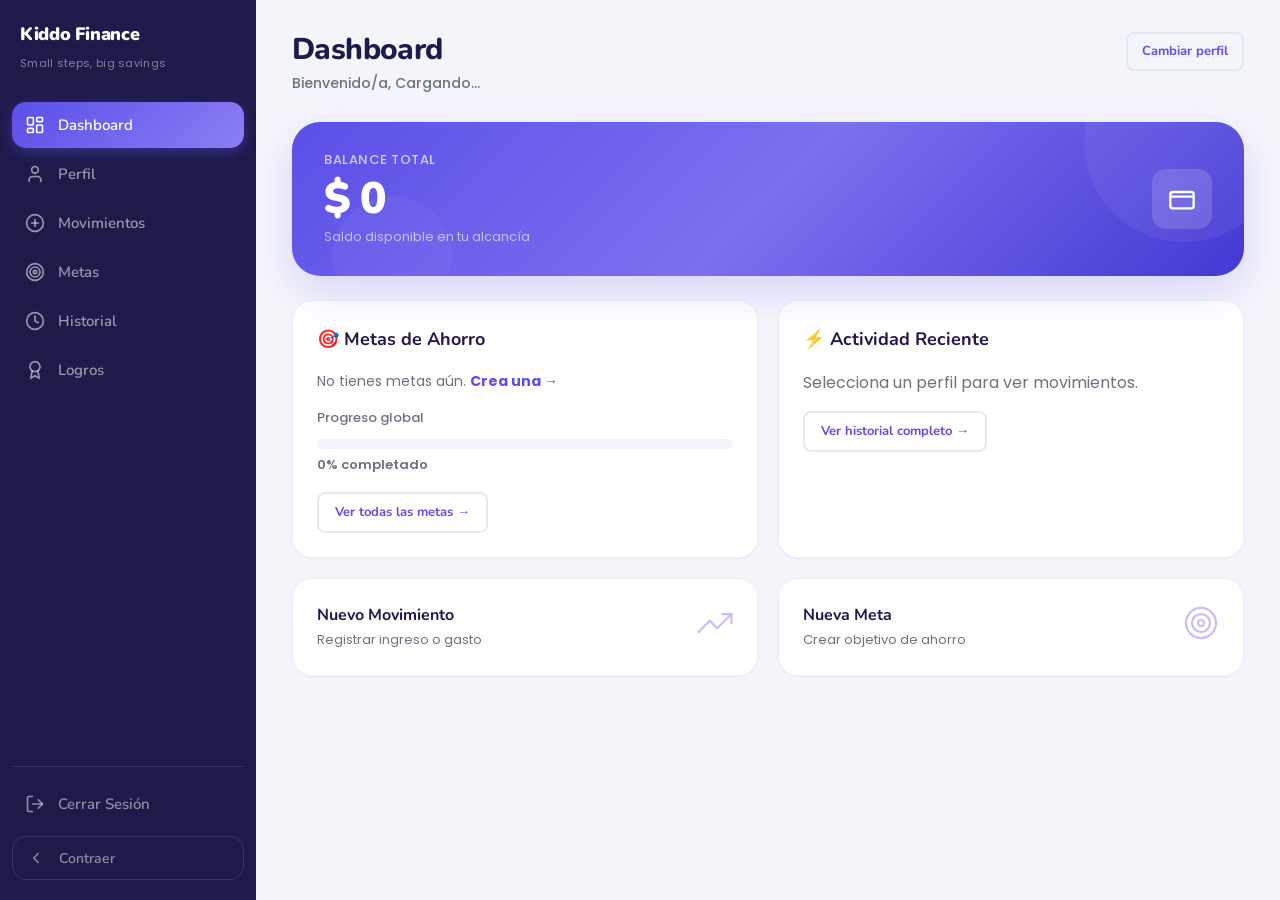
==== commit 9545599c: "Arreglos Ultimos arreglos hechos" ====
--- a/dashboard.html
+++ b/dashboard.html
@@ -3,124 +3,138 @@
 <head>
   <meta charset="UTF-8">
   <meta name="viewport" content="width=device-width, initial-scale=1.0">
-  <title>Dashboard - Kiddo Finance</title>
+  <title>Dashboard · Kiddo Finance</title>
   <link rel="preconnect" href="https://fonts.googleapis.com">
-  <link href="https://fonts.googleapis.com/css2?family=Inter:wght@400;500;600;700&display=swap" rel="stylesheet">
+  <link href="https://fonts.googleapis.com/css2?family=Nunito:wght@400;500;600;700;800;900&family=Poppins:wght@400;500;600;700&display=swap" rel="stylesheet">
   <link rel="stylesheet" href="css/styles.css">
 </head>
 <body>
-  <div class="app-layout">
+<div class="app-layout">
 
-    <!-- Sidebar -->
-    <aside class="sidebar" id="sidebar">
-      <div class="sidebar-header">
-        <div class="logo-full">
-          <h2>Kiddo Finance</h2>
+  <!-- Sidebar -->
+  <aside class="sidebar" id="sidebar">
+    <div class="sidebar-header">
+      <div class="logo-full">
+        <h2>Kiddo Finance</h2>
+        <span class="tagline">Small steps, big savings</span>
+      </div>
+      <div class="logo-icon">KF</div>
+    </div>
+
+    <nav class="sidebar-nav">
+      <a href="dashboard.html" class="active">
+        <span class="nav-icon"><svg viewBox="0 0 24 24"><rect x="3" y="3" width="7" height="9" rx="1"/><rect x="14" y="3" width="7" height="5" rx="1"/><rect x="14" y="12" width="7" height="9" rx="1"/><rect x="3" y="16" width="7" height="5" rx="1"/></svg></span>
+        <span class="nav-text">Dashboard</span>
+      </a>
+      <a href="perfil.html">
+        <span class="nav-icon"><svg viewBox="0 0 24 24"><path d="M19 21v-2a4 4 0 0 0-4-4H9a4 4 0 0 0-4 4v2"/><circle cx="12" cy="7" r="4"/></svg></span>
+        <span class="nav-text">Perfil</span>
+      </a>
+      <a href="movimientos.html">
+        <span class="nav-icon"><svg viewBox="0 0 24 24"><circle cx="12" cy="12" r="10"/><path d="M12 8v8"/><path d="M8 12h8"/></svg></span>
+        <span class="nav-text">Movimientos</span>
+      </a>
+      <a href="metas.html">
+        <span class="nav-icon"><svg viewBox="0 0 24 24"><circle cx="12" cy="12" r="10"/><circle cx="12" cy="12" r="6"/><circle cx="12" cy="12" r="2"/></svg></span>
+        <span class="nav-text">Metas</span>
+      </a>
+      <a href="historial.html">
+        <span class="nav-icon"><svg viewBox="0 0 24 24"><circle cx="12" cy="12" r="10"/><polyline points="12 6 12 12 16 14"/></svg></span>
+        <span class="nav-text">Historial</span>
+      </a>
+      <a href="logros.html">
+        <span class="nav-icon"><svg viewBox="0 0 24 24"><circle cx="12" cy="8" r="6"/><path d="M15.477 12.89 17 22l-5-3-5 3 1.523-9.11"/></svg></span>
+        <span class="nav-text">Logros</span>
+      </a>
+    </nav>
+
+    <div class="sidebar-bottom">
+      <a href="login.html">
+        <span class="nav-icon"><svg viewBox="0 0 24 24"><path d="M9 21H5a2 2 0 0 1-2-2V5a2 2 0 0 1 2-2h4"/><polyline points="16 17 21 12 16 7"/><line x1="21" y1="12" x2="9" y2="12"/></svg></span>
+        <span class="nav-text">Cerrar Sesión</span>
+      </a>
+      <button class="sidebar-toggle" id="sidebarToggle">
+        <span class="nav-icon"><svg viewBox="0 0 24 24"><polyline points="15 18 9 12 15 6"/></svg></span>
+        <span class="toggle-text">Contraer</span>
+      </button>
+    </div>
+  </aside>
+
+  <!-- Main -->
+  <main class="main-content">
+
+    <div class="page-header">
+      <div>
+        <h1>Dashboard</h1>
+        <p class="subtitle">Bienvenido/a, <span id="nombreDashboard">Cargando...</span></p>
+      </div>
+      <a href="perfil.html" class="btn btn-outline btn-sm">Cambiar perfil</a>
+    </div>
+
+    <!-- Balance -->
+    <div class="balance-card">
+      <div>
+        <div class="balance-label">Balance Total</div>
+        <div class="balance-amount" id="balanceAmount">$0</div>
+        <div class="balance-subtitle">Saldo disponible en tu alcancía</div>
+      </div>
+      <div class="balance-icon">
+        <svg viewBox="0 0 24 24"><rect x="2" y="6" width="20" height="14" rx="2"/><path d="M2 10h20"/></svg>
+      </div>
+    </div>
+
+    <!-- Grid -->
+    <div class="dashboard-grid">
+
+      <!-- Metas -->
+      <div class="card dash-card">
+        <h3>🎯 Metas de Ahorro</h3>
+        <div id="dashboardMetas"></div>
+
+        <div class="global-progress-wrap" style="margin-top:16px;">
+          <div style="font-size:.8125rem;color:var(--text-secondary);font-weight:500;margin-bottom:4px;">Progreso global</div>
+          <div class="global-progress-bar">
+            <div id="globalFill"></div>
+          </div>
+          <div class="global-progress-text" id="globalText">0% completado</div>
         </div>
-        <div class="logo-icon">KF</div>
+
+        <a href="metas.html" class="dash-link">Ver todas las metas →</a>
       </div>
 
-      <nav class="sidebar-nav">
-        <a href="dashboard.html" class="active">
-          <span class="nav-icon"><svg viewBox="0 0 24 24"><rect x="3" y="3" width="7" height="9" rx="1"/><rect x="14" y="3" width="7" height="5" rx="1"/><rect x="14" y="12" width="7" height="9" rx="1"/><rect x="3" y="16" width="7" height="5" rx="1"/></svg></span>
-          <span class="nav-text">Dashboard</span>
-        </a>
-        <a href="perfil.html">
-          <span class="nav-icon"><svg viewBox="0 0 24 24"><path d="M19 21v-2a4 4 0 0 0-4-4H9a4 4 0 0 0-4 4v2"/><circle cx="12" cy="7" r="4"/></svg></span>
-          <span class="nav-text">Perfil</span>
-        </a>
-        <a href="movimientos.html">
-          <span class="nav-icon"><svg viewBox="0 0 24 24"><circle cx="12" cy="12" r="10"/><path d="M12 8v8"/><path d="M8 12h8"/></svg></span>
-          <span class="nav-text">Movimientos</span>
-        </a>
-        <a href="metas.html">
-          <span class="nav-icon"><svg viewBox="0 0 24 24"><circle cx="12" cy="12" r="10"/><circle cx="12" cy="12" r="6"/><circle cx="12" cy="12" r="2"/></svg></span>
-          <span class="nav-text">Metas</span>
-        </a>
-        <a href="historial.html">
-          <span class="nav-icon"><svg viewBox="0 0 24 24"><circle cx="12" cy="12" r="10"/><polyline points="12 6 12 12 16 14"/></svg></span>
-          <span class="nav-text">Historial</span>
-        </a>
-        <a href="logros.html">
-          <span class="nav-icon"><svg viewBox="0 0 24 24"><circle cx="12" cy="8" r="6"/><path d="M15.477 12.89 17 22l-5-3-5 3 1.523-9.11"/></svg></span>
-          <span class="nav-text">Logros</span>
-        </a>
-      </nav>
-
-      <div class="sidebar-bottom">
-        <a href="login.html">
-          <span class="nav-icon"><svg viewBox="0 0 24 24"><path d="M9 21H5a2 2 0 0 1-2-2V5a2 2 0 0 1 2-2h4"/><polyline points="16 17 21 12 16 7"/><line x1="21" y1="12" x2="9" y2="12"/></svg></span>
-          <span class="nav-text">Cerrar Sesión</span>
-        </a>
-        <button class="sidebar-toggle" id="sidebarToggle">
-          <span class="nav-icon"><svg viewBox="0 0 24 24"><polyline points="15 18 9 12 15 6"/></svg></span>
-          <span class="toggle-text">Contraer</span>
-        </button>
-      </div>
-    </aside>
-
-    <!-- Main Content -->
-    <main class="main-content">
-      <div class="page-header">
-        <div>
-          <h1>Dashboard</h1>
-          <p class="subtitle">Bienvenido/a, Usuario</p>
-        </div>
+      <!-- Actividad reciente -->
+      <div class="card dash-card">
+        <h3>⚡ Actividad Reciente</h3>
+        <div id="recentMovements"></div>
+        <a href="historial.html" class="dash-link">Ver historial completo →</a>
       </div>
 
-      <!-- Balance -->
-      <div class="card balance-card">
+    </div>
+
+    <!-- Acciones rápidas -->
+    <div class="action-cards">
+      <a href="movimientos.html" class="card action-card">
         <div>
-          <div class="balance-label">Balance Total</div>
-          <div class="balance-amount">$0.00</div>
-          <div class="balance-note">Saldo actual del usuario</div>
+          <h3>Nuevo Movimiento</h3>
+          <p>Registrar ingreso o gasto</p>
         </div>
-        <div class="balance-icon">
-          <svg viewBox="0 0 24 24"><rect x="2" y="6" width="20" height="14" rx="2"/><path d="M2 10h20"/></svg>
+        <span class="action-icon">
+          <svg viewBox="0 0 24 24" stroke-linecap="round" stroke-linejoin="round"><polyline points="23 6 13.5 15.5 8.5 10.5 1 18"/><polyline points="17 6 23 6 23 12"/></svg>
+        </span>
+      </a>
+      <a href="metas.html" class="card action-card">
+        <div>
+          <h3>Nueva Meta</h3>
+          <p>Crear objetivo de ahorro</p>
         </div>
-      </div>
+        <span class="action-icon">
+          <svg viewBox="0 0 24 24" stroke-linecap="round" stroke-linejoin="round"><circle cx="12" cy="12" r="10"/><circle cx="12" cy="12" r="6"/><circle cx="12" cy="12" r="2"/></svg>
+        </span>
+      </a>
+    </div>
 
-      <!-- Grid principal -->
-      <div class="dashboard-grid">
-        <div class="card dash-card">
-          <h3>Metas de Ahorro</h3>
-          <p>No tienes metas aún</p>
-          <a href="metas.html" class="dash-link">Ver Todas las Metas</a>
-          <div class="rf-note">Progreso de metas</div>
-        </div>
-        <div class="card dash-card">
-          <h3>Actividad Reciente</h3>
-          <p>No hay movimientos aún</p>
-          <a href="historial.html" class="dash-link">Ver Historial Completo</a>
-          <div class="rf-note">Historial de movimientos</div>
-        </div>
-      </div>
-
-      <!-- Acciones rápidas -->
-      <div class="action-cards">
-        <a href="movimientos.html" class="card action-card">
-          <div>
-            <h3>Nuevo Movimiento</h3>
-            <p>Registrar ingreso o gasto</p>
-          </div>
-          <span class="action-icon">
-            <svg viewBox="0 0 24 24" stroke-linecap="round" stroke-linejoin="round"><polyline points="23 6 13.5 15.5 8.5 10.5 1 18"/><polyline points="17 6 23 6 23 12"/></svg>
-          </span>
-        </a>
-        <a href="metas.html" class="card action-card">
-          <div>
-            <h3>Nueva Meta</h3>
-            <p>Crear objetivo de ahorro</p>
-          </div>
-          <span class="action-icon">
-            <svg viewBox="0 0 24 24" stroke-linecap="round" stroke-linejoin="round"><polyline points="23 18 13.5 8.5 8.5 13.5 1 6"/><polyline points="17 18 23 18 23 12"/></svg>
-          </span>
-        </a>
-      </div>
-    </main>
-
-  </div>
-
-  <script src="js/app.js"></script>
+  </main>
+</div>
+<script src="js/app.js"></script>
 </body>
-</html>
+</html>
--- a/css/styles.css
+++ b/css/styles.css
@@ -1,4 +1,10 @@
-/* ===== RESET & BASE ===== */
+/* ============================================================
+   KIDDO FINANCE — ESTILOS PRINCIPALES
+   Estética: Playful-refined, colorido pero limpio
+   ============================================================ */
+
+@import url('https://fonts.googleapis.com/css2?family=Nunito:wght@400;500;600;700;800;900&family=Poppins:wght@400;500;600;700&display=swap');
+
 *, *::before, *::after {
   margin: 0;
   padding: 0;
@@ -6,46 +12,632 @@
 }
 
 :root {
-  --primary: #1A1F36;
-  --bg: #F0F2F5;
-  --white: #FFFFFF;
-  --border: #E2E8F0;
-  --text: #1A1F36;
+  /* Colores principales */
+  --primary:        #5B4FE8;
+  --primary-dark:   #4438D4;
+  --primary-light:  #EEF0FF;
+  --secondary:      #FF6B6B;
+  --accent:         #FFD93D;
+  --accent-teal:    #4ECDC4;
+
+  /* Superficies */
+  --bg:             #F4F5FB;
+  --bg-card:        #FFFFFF;
+  --bg-secondary:   #FAFBFF;
+  --border:         #E4E7F4;
+  --border-light:   #EEF0F8;
+
+  /* Texto */
+  --text:           #1E1B4B;
   --text-secondary: #6B7280;
-  --accent: #93C5FD;
-  --input-border: #D1D5DB;
-  --sidebar-width: 240px;
-  --sidebar-collapsed: 72px;
-  --radius: 12px;
-  --radius-sm: 8px;
-  --shadow: 0 1px 3px rgba(0,0,0,0.06);
-}
+  --text-muted:     #9CA3AF;
+
+  /* Semáforo */
+  --success:        #10B981;
+  --success-bg:     #D1FAE5;
+  --danger:         #EF4444;
+  --danger-bg:      #FEE2E2;
+  --warning:        #F59E0B;
+  --warning-bg:     #FEF3C7;
+
+  /* Sidebar */
+  --sidebar-width:      256px;
+  --sidebar-collapsed:  68px;
+
+  /* Espaciado y radios */
+  --radius-sm:  8px;
+  --radius:     14px;
+  --radius-lg:  20px;
+  --radius-xl:  28px;
+
+  /* Sombras */
+  --shadow-xs:  0 1px 3px rgba(91,79,232,.06);
+  --shadow-sm:  0 2px 8px rgba(91,79,232,.08);
+  --shadow:     0 4px 16px rgba(91,79,232,.10);
+  --shadow-md:  0 8px 24px rgba(91,79,232,.14);
+  --shadow-lg:  0 16px 40px rgba(91,79,232,.18);
+
+  /* Tipografía */
+  --font-display: 'Nunito', sans-serif;
+  --font-body:    'Poppins', sans-serif;
+
+  /* Transición */
+  --ease: cubic-bezier(.4,0,.2,1);
+}
+
+/* ============================================================
+   BASE
+   ============================================================ */
+html { scroll-behavior: smooth; }
 
 body {
-  font-family: 'Inter', sans-serif;
+  font-family: var(--font-body);
   background: var(--bg);
   color: var(--text);
-  line-height: 1.5;
+  line-height: 1.6;
   min-height: 100vh;
+  -webkit-font-smoothing: antialiased;
 }
 
 a { text-decoration: none; color: inherit; }
 ul { list-style: none; }
 button { cursor: pointer; font-family: inherit; }
-input, select { font-family: inherit; }
-img { max-width: 100%; }
-
-/* ===== SVG ICONS ===== */
-.icon {
-  width: 20px;
-  height: 20px;
+input, select, textarea { font-family: inherit; }
+img { max-width: 100%; display: block; }
+
+/* ============================================================
+   ACCESIBILIDAD
+   ============================================================ */
+button:focus-visible,
+a:focus-visible,
+input:focus-visible,
+select:focus-visible {
+  outline: 3px solid var(--primary);
+  outline-offset: 2px;
+  border-radius: var(--radius-sm);
+}
+
+/* ============================================================
+   TIPOGRAFÍA
+   ============================================================ */
+h1 {
+  font-family: var(--font-display);
+  font-size: 1.875rem;
+  font-weight: 800;
+  letter-spacing: -0.02em;
+  line-height: 1.2;
+}
+
+h2 {
+  font-family: var(--font-display);
+  font-size: 1.5rem;
+  font-weight: 800;
+  letter-spacing: -0.01em;
+}
+
+h3 {
+  font-family: var(--font-display);
+  font-size: 1.125rem;
+  font-weight: 700;
+}
+
+h4 {
+  font-family: var(--font-display);
+  font-size: 1rem;
+  font-weight: 700;
+}
+
+.subtitle {
+  color: var(--text-secondary);
+  font-size: 0.875rem;
+  margin-top: 4px;
+  font-weight: 500;
+}
+
+/* ============================================================
+   BOTONES
+   ============================================================ */
+.btn {
   display: inline-flex;
+  align-items: center;
+  justify-content: center;
+  gap: 8px;
+  padding: 11px 22px;
+  border-radius: var(--radius);
+  font-size: 0.9375rem;
+  font-weight: 700;
+  font-family: var(--font-display);
+  border: none;
+  transition: all .22s var(--ease);
+  cursor: pointer;
+  position: relative;
+  overflow: hidden;
+}
+
+.btn::after {
+  content: '';
+  position: absolute;
+  inset: 0;
+  background: rgba(255,255,255,0);
+  transition: background .2s;
+}
+
+.btn:hover::after { background: rgba(255,255,255,.12); }
+.btn:active { transform: scale(.97); }
+
+.btn-primary {
+  background: linear-gradient(135deg, var(--primary) 0%, var(--primary-dark) 100%);
+  color: #fff;
+  box-shadow: 0 4px 14px rgba(91,79,232,.35);
+}
+
+.btn-primary:hover { box-shadow: 0 6px 20px rgba(91,79,232,.45); transform: translateY(-1px); }
+
+.btn-outline {
+  background: transparent;
+  color: var(--primary);
+  border: 2px solid var(--border);
+}
+.btn-outline:hover { background: var(--primary-light); border-color: var(--primary); }
+
+.btn-danger {
+  background: var(--danger);
+  color: #fff;
+  box-shadow: 0 4px 14px rgba(239,68,68,.25);
+}
+
+.btn-full { width: 100%; }
+
+.btn-sm {
+  padding: 7px 14px;
+  font-size: 0.8125rem;
+  border-radius: var(--radius-sm);
+}
+
+/* ============================================================
+   CARDS
+   ============================================================ */
+.card {
+  background: var(--bg-card);
+  border: 1px solid var(--border-light);
+  border-radius: var(--radius-lg);
+  padding: 24px;
+  box-shadow: var(--shadow-xs);
+  transition: box-shadow .22s var(--ease), transform .22s var(--ease);
+}
+
+.card:hover { box-shadow: var(--shadow-sm); }
+
+/* ============================================================
+   FORMULARIOS
+   ============================================================ */
+.form-group { margin-bottom: 20px; }
+
+.form-group label {
+  display: block;
+  font-weight: 600;
+  font-size: 0.875rem;
+  margin-bottom: 6px;
+  color: var(--text);
+}
+
+.form-group input,
+.form-group select,
+.form-group textarea {
+  width: 100%;
+  padding: 12px 16px;
+  border: 2px solid var(--border);
+  border-radius: var(--radius);
+  font-size: 0.9375rem;
+  outline: none;
+  transition: all .2s var(--ease);
+  background: var(--bg-secondary);
+  color: var(--text);
+}
+
+.form-group input:focus,
+.form-group select:focus,
+.form-group textarea:focus {
+  border-color: var(--primary);
+  background: #fff;
+  box-shadow: 0 0 0 4px rgba(91,79,232,.1);
+}
+
+.form-group input::placeholder { color: var(--text-muted); }
+
+.form-error {
+  font-size: 0.75rem;
+  color: var(--danger);
+  margin-top: 4px;
+  display: none;
+}
+.form-group.has-error .form-error { display: block; }
+.form-group.has-error input,
+.form-group.has-error select { border-color: var(--danger); }
+
+/* ============================================================
+   TOGGLE INGRESO / GASTO
+   ============================================================ */
+.toggle-group {
+  display: flex;
+  background: var(--bg);
+  padding: 5px;
+  border-radius: var(--radius-lg);
+  gap: 6px;
+  border: 1px solid var(--border);
+  margin-bottom: 24px;
+}
+
+.toggle-btn {
+  flex: 1;
+  border: none;
+  background: transparent;
+  padding: 12px 20px;
+  border-radius: var(--radius);
+  font-weight: 700;
+  font-size: 0.9375rem;
+  font-family: var(--font-display);
+  cursor: pointer;
+  transition: all .25s var(--ease);
+  color: var(--text-secondary);
+}
+
+.toggle-btn.active {
+  background: var(--primary);
+  color: #fff;
+  box-shadow: var(--shadow);
+}
+
+.toggle-btn.active.gasto {
+  background: var(--danger);
+  box-shadow: 0 4px 14px rgba(239,68,68,.3);
+}
+
+/* ============================================================
+   FILTER TABS
+   ============================================================ */
+.filter-tabs {
+  display: flex;
+  gap: 8px;
+  flex-wrap: wrap;
+}
+
+.filter-tabs .tab {
+  padding: 10px 20px;
+  border-radius: var(--radius);
+  font-size: 0.875rem;
+  font-weight: 700;
+  font-family: var(--font-display);
+  border: 2px solid var(--border);
+  background: var(--bg-card);
+  color: var(--text-secondary);
+  cursor: pointer;
+  transition: all .2s var(--ease);
+}
+
+.filter-tabs .tab:hover { border-color: var(--primary); color: var(--primary); }
+.filter-tabs .tab.active { background: var(--primary); color: #fff; border-color: var(--primary); }
+
+/* ============================================================
+   EMPTY STATE
+   ============================================================ */
+.empty-state {
+  text-align: center;
+  padding: 52px 24px;
+}
+
+.empty-state .empty-icon {
+  width: 72px;
+  height: 72px;
+  margin: 0 auto 16px;
+  background: var(--primary-light);
+  border-radius: 50%;
+  display: flex;
+  align-items: center;
+  justify-content: center;
+}
+
+.empty-state .empty-icon svg {
+  width: 34px;
+  height: 34px;
+  stroke: var(--primary);
+  stroke-width: 1.5;
+  fill: none;
+}
+
+.empty-state p {
+  color: var(--text-secondary);
+  margin-bottom: 20px;
+  font-size: 0.9375rem;
+}
+
+/* ============================================================
+   BADGE / CHIP
+   ============================================================ */
+.chip {
+  display: inline-flex;
+  align-items: center;
+  padding: 4px 10px;
+  border-radius: 20px;
+  font-size: 0.75rem;
+  font-weight: 700;
+  font-family: var(--font-display);
+}
+
+.chip-ingreso { background: var(--success-bg); color: var(--success); }
+.chip-gasto   { background: var(--danger-bg);  color: var(--danger); }
+
+/* ============================================================
+   TOAST
+   ============================================================ */
+#toast-container {
+  position: fixed;
+  bottom: 24px;
+  right: 24px;
+  z-index: 9999;
+  display: flex;
+  flex-direction: column;
+  gap: 10px;
+  pointer-events: none;
+}
+
+.toast {
+  display: flex;
+  align-items: center;
+  gap: 12px;
+  padding: 14px 20px;
+  border-radius: var(--radius);
+  background: var(--text);
+  color: #fff;
+  font-size: 0.875rem;
+  font-weight: 600;
+  box-shadow: var(--shadow-lg);
+  animation: toastIn .3s var(--ease);
+  pointer-events: auto;
+  max-width: 320px;
+}
+
+.toast.success { background: var(--success); }
+.toast.error   { background: var(--danger); }
+.toast.warning { background: var(--warning); color: var(--text); }
+
+.toast-icon { font-size: 1.1rem; }
+
+@keyframes toastIn {
+  from { opacity: 0; transform: translateY(12px) scale(.95); }
+  to   { opacity: 1; transform: translateY(0) scale(1); }
+}
+
+@keyframes toastOut {
+  to { opacity: 0; transform: translateY(8px) scale(.95); }
+}
+
+/* ============================================================
+   AUTH PAGES
+   ============================================================ */
+.auth-page {
+  display: flex;
+  align-items: center;
+  justify-content: center;
+  min-height: 100vh;
+  padding: 24px;
+  background: linear-gradient(135deg, #EEF0FF 0%, #F4F5FB 50%, #FFF8E7 100%);
+  position: relative;
+  overflow: hidden;
+}
+
+.auth-page::before {
+  content: '';
+  position: absolute;
+  width: 400px;
+  height: 400px;
+  background: radial-gradient(circle, rgba(91,79,232,.12) 0%, transparent 70%);
+  top: -100px;
+  right: -100px;
+  pointer-events: none;
+}
+
+.auth-page::after {
+  content: '';
+  position: absolute;
+  width: 300px;
+  height: 300px;
+  background: radial-gradient(circle, rgba(255,107,107,.08) 0%, transparent 70%);
+  bottom: -80px;
+  left: -80px;
+  pointer-events: none;
+}
+
+.auth-card {
+  width: 100%;
+  max-width: 440px;
+  background: #fff;
+  border-radius: var(--radius-xl);
+  padding: 40px;
+  box-shadow: var(--shadow-lg);
+  position: relative;
+  z-index: 1;
+  animation: authCardIn .4s var(--ease);
+}
+
+@keyframes authCardIn {
+  from { opacity: 0; transform: translateY(20px); }
+  to   { opacity: 1; transform: translateY(0); }
+}
+
+.auth-brand {
+  display: flex;
+  align-items: center;
+  gap: 10px;
+  margin-bottom: 8px;
+}
+
+.auth-brand-icon {
+  width: 40px;
+  height: 40px;
+  background: linear-gradient(135deg, var(--primary), var(--primary-dark));
+  border-radius: var(--radius-sm);
+  display: flex;
+  align-items: center;
+  justify-content: center;
+  font-family: var(--font-display);
+  font-weight: 900;
+  font-size: 0.875rem;
+  color: #fff;
+  letter-spacing: 0.5px;
+}
+
+.auth-brand h1 {
+  font-size: 1.25rem;
+  color: var(--primary);
+}
+
+.auth-subtitle {
+  color: var(--text-secondary);
+  font-size: 0.9375rem;
+  margin-bottom: 32px;
+  line-height: 1.5;
+}
+
+.auth-footer {
+  text-align: center;
+  margin-top: 20px;
+  font-size: 0.875rem;
+  color: var(--text-secondary);
+}
+
+.auth-footer a {
+  font-weight: 700;
+  color: var(--primary);
+}
+.auth-footer a:hover { text-decoration: underline; }
+
+.auth-divider {
+  display: flex;
+  align-items: center;
+  gap: 12px;
+  margin: 20px 0;
+  color: var(--text-muted);
+  font-size: 0.8125rem;
+}
+.auth-divider::before,
+.auth-divider::after {
+  content: '';
+  flex: 1;
+  height: 1px;
+  background: var(--border);
+}
+
+/* ============================================================
+   SIDEBAR
+   ============================================================ */
+.app-layout {
+  display: flex;
+  min-height: 100vh;
+}
+
+.sidebar {
+  width: var(--sidebar-width);
+  background: var(--text);
+  display: flex;
+  flex-direction: column;
+  padding: 20px 12px;
+  transition: width .3s var(--ease);
+  position: fixed;
+  top: 0; left: 0;
+  height: 100vh;
+  z-index: 100;
+  overflow: hidden;
+}
+
+.sidebar.collapsed { width: var(--sidebar-collapsed); }
+
+/* Header */
+.sidebar-header {
+  padding: 0 8px;
+  margin-bottom: 28px;
+  white-space: nowrap;
+}
+
+.logo-full { display: block; }
+
+.logo-full h2 {
+  font-family: var(--font-display);
+  font-size: 1.125rem;
+  font-weight: 900;
+  color: #fff;
+  letter-spacing: -0.02em;
+}
+
+.logo-full .tagline {
+  font-size: 0.6875rem;
+  color: rgba(255,255,255,.45);
+  font-weight: 400;
+  letter-spacing: 0.3px;
+}
+
+.logo-icon {
+  display: none;
+  width: 40px;
+  height: 40px;
+  background: linear-gradient(135deg, var(--primary), #8B7FF5);
+  border-radius: var(--radius-sm);
+  font-family: var(--font-display);
+  font-weight: 900;
+  font-size: 0.8125rem;
+  color: #fff;
+  align-items: center;
+  justify-content: center;
+  letter-spacing: 0.5px;
+  margin: 0 auto;
+}
+
+.sidebar.collapsed .logo-full { display: none; }
+.sidebar.collapsed .logo-icon { display: flex; }
+
+/* Nav */
+.sidebar-nav {
+  flex: 1;
+  display: flex;
+  flex-direction: column;
+  gap: 3px;
+}
+
+.sidebar-nav a {
+  display: flex;
+  align-items: center;
+  gap: 12px;
+  padding: 11px 12px;
+  border-radius: var(--radius);
+  font-size: 0.9375rem;
+  font-weight: 600;
+  font-family: var(--font-display);
+  color: rgba(255,255,255,.55);
+  white-space: nowrap;
+  transition: all .2s var(--ease);
+}
+
+.sidebar-nav a:hover {
+  background: rgba(255,255,255,.08);
+  color: rgba(255,255,255,.9);
+}
+
+.sidebar-nav a.active {
+  background: linear-gradient(135deg, var(--primary) 0%, #8B7FF5 100%);
+  color: #fff;
+  box-shadow: 0 4px 12px rgba(91,79,232,.4);
+}
+
+.nav-icon {
+  width: 22px;
+  height: 22px;
+  display: flex;
   align-items: center;
   justify-content: center;
   flex-shrink: 0;
 }
 
-.icon svg {
+.nav-icon svg {
   width: 20px;
   height: 20px;
   stroke: currentColor;
@@ -55,1586 +647,1006 @@
   fill: none;
 }
 
-.icon-lg svg {
-  width: 24px;
-  height: 24px;
-}
-
-/* ===== TIPOGRAFIA ===== */
-h1 { font-size: 1.75rem; font-weight: 700; }
-h2 { font-size: 1.5rem; font-weight: 700; }
-h3 { font-size: 1.125rem; font-weight: 600; }
-
-.subtitle {
-  color: var(--text-secondary);
-  font-size: 0.875rem;
-  margin-top: 4px;
-}
-
-/* ===== BOTONES ===== */
-.btn {
-  display: inline-flex;
-  align-items: center;
-  justify-content: center;
-  gap: 8px;
-  padding: 12px 24px;
-  border-radius: var(--radius-sm);
+.nav-text {
+  opacity: 1;
+  transition: opacity .2s, width .2s;
+}
+
+.sidebar.collapsed .nav-text {
+  opacity: 0;
+  width: 0;
+  overflow: hidden;
+}
+
+/* Bottom */
+.sidebar-bottom {
+  margin-top: auto;
+  display: flex;
+  flex-direction: column;
+  gap: 3px;
+  padding-top: 14px;
+  border-top: 1px solid rgba(255,255,255,.1);
+}
+
+.sidebar-bottom a {
+  display: flex;
+  align-items: center;
+  gap: 12px;
+  padding: 11px 12px;
+  border-radius: var(--radius);
   font-size: 0.9375rem;
   font-weight: 600;
-  border: none;
-  transition: opacity 0.2s;
-}
-.btn:hover { opacity: 0.9; }
-
-.btn-primary {
-  background: var(--primary);
-  color: var(--white);
-}
-
-.btn-outline {
+  font-family: var(--font-display);
+  color: rgba(255,255,255,.5);
+  white-space: nowrap;
+  transition: all .2s var(--ease);
+}
+
+.sidebar-bottom a:hover {
+  background: rgba(239,68,68,.2);
+  color: #FCA5A5;
+}
+
+.sidebar-bottom a .nav-icon svg {
+  stroke: currentColor;
+}
+
+.sidebar-bottom .nav-text {
+  transition: opacity .2s, width .2s;
+}
+
+.sidebar.collapsed .sidebar-bottom .nav-text {
+  opacity: 0;
+  width: 0;
+  overflow: hidden;
+}
+
+/* Toggle button */
+.sidebar-toggle {
+  display: flex;
+  align-items: center;
+  justify-content: flex-start;
+  gap: 12px;
+  padding: 10px 12px;
+  border-radius: var(--radius);
+  border: 1px solid rgba(255,255,255,.12);
   background: transparent;
-  color: var(--primary);
-  border: 1px solid var(--border);
-}
-
-.btn-full { width: 100%; }
-
-/* ===== CARDS ===== */
-.card {
-  background: var(--white);
-  border: 1px solid var(--border);
-  border-radius: var(--radius);
-  padding: 24px;
-}
-
-/* ===== INPUTS ===== */
-.form-group {
-  margin-bottom: 20px;
-}
-
-.form-group label {
-  display: block;
-  font-weight: 600;
-  font-size: 0.875rem;
-  margin-bottom: 6px;
-}
-
-.form-group input,
-.form-group select {
-  width: 100%;
-  padding: 12px 16px;
-  border: 1px solid var(--input-border);
-  border-radius: var(--radius-sm);
-  font-size: 0.9375rem;
-  outline: none;
-  transition: border-color 0.2s;
-  background: var(--white);
-}
-
-.form-group input:focus,
-.form-group select:focus {
-  border-color: var(--primary);
-}
-
-.form-group input::placeholder {
-  color: #9CA3AF;
-}
-
-/* ===== TOGGLE (Ingreso / Gasto) ===== */
-.toggle-group {
-  display: flex;
-  gap: 0;
-  border-radius: var(--radius-sm);
-  overflow: hidden;
-  border: 1px solid var(--border);
-}
-
-.toggle-group .toggle-btn {
-  flex: 1;
-  padding: 12px;
-  font-size: 0.9375rem;
-  font-weight: 600;
-  text-align: center;
-  border: none;
-  background: var(--bg);
-  color: var(--text);
-  cursor: pointer;
-  transition: all 0.2s;
-}
-
-.toggle-group .toggle-btn.active {
-  background: var(--primary);
-  color: var(--white);
-}
-
-/* ===== FILTER TABS ===== */
-.filter-tabs {
-  display: flex;
-  gap: 8px;
-}
-
-.filter-tabs .tab {
-  padding: 8px 20px;
-  border-radius: var(--radius-sm);
   font-size: 0.875rem;
   font-weight: 600;
-  border: 1px solid var(--border);
-  background: var(--white);
-  color: var(--text);
+  font-family: var(--font-display);
+  color: rgba(255,255,255,.5);
   cursor: pointer;
-  transition: all 0.2s;
-}
-
-.filter-tabs .tab.active {
-  background: var(--primary);
-  color: var(--white);
-  border-color: var(--primary);
-}
-
-/* ===== EMPTY STATE ===== */
-.empty-state {
-  text-align: center;
-  padding: 48px 24px;
-}
-
-.empty-state .empty-icon {
-  margin-bottom: 16px;
-  opacity: 0.3;
-}
-
-.empty-state .empty-icon svg {
-  width: 56px;
-  height: 56px;
-  stroke: var(--text);
-  stroke-width: 1.5;
+  white-space: nowrap;
+  width: 100%;
+  margin-top: 6px;
+  transition: all .25s var(--ease);
+}
+
+.sidebar-toggle:hover {
+  background: rgba(255,255,255,.08);
+  color: rgba(255,255,255,.8);
+}
+
+.sidebar-toggle .nav-icon svg {
+  width: 18px;
+  height: 18px;
+  stroke: currentColor;
+  stroke-width: 2;
   fill: none;
-}
-
-.empty-state p {
-  color: var(--text-secondary);
-  margin-bottom: 20px;
-}
-
-/* ================================================================
-   AUTH PAGES (Login / Register)
-   ================================================================ */
-.auth-page {
-  display: flex;
-  align-items: center;
+  transition: transform .3s var(--ease);
+}
+
+.sidebar-toggle.active .nav-icon svg { transform: rotate(180deg); }
+
+.sidebar-toggle .toggle-text { transition: opacity .2s; }
+
+/* Collapsed ajustes */
+.sidebar.collapsed .sidebar-header {
+  display: flex;
   justify-content: center;
+  padding: 0;
+}
+
+.sidebar.collapsed .sidebar-nav a,
+.sidebar.collapsed .sidebar-bottom a {
+  justify-content: center;
+  padding: 12px 0;
+  gap: 0;
+}
+
+.sidebar.collapsed .sidebar-toggle {
+  width: 44px;
+  height: 44px;
+  padding: 0;
+  margin: 6px auto 0;
+  gap: 0;
+  justify-content: center;
+}
+
+.sidebar.collapsed .sidebar-toggle .toggle-text,
+.sidebar.collapsed .sidebar-nav a .nav-text,
+.sidebar.collapsed .sidebar-bottom a .nav-text { display: none; }
+
+/* ============================================================
+   MAIN CONTENT
+   ============================================================ */
+.main-content {
+  flex: 1;
+  margin-left: var(--sidebar-width);
+  padding: 32px 36px;
+  transition: margin-left .3s var(--ease);
   min-height: 100vh;
-  padding: 24px;
-}
-
-.auth-card {
-  width: 100%;
-  max-width: 480px;
-}
-
-.auth-card .brand {
-  font-size: 1.5rem;
-  font-weight: 700;
-  margin-bottom: 4px;
-}
-
-.auth-card .auth-subtitle {
-  color: var(--text-secondary);
-  font-size: 1rem;
-  margin-bottom: 32px;
-}
-
-.auth-card .back-arrow {
-  display: inline-flex;
+}
+
+.sidebar.collapsed ~ .main-content { margin-left: var(--sidebar-collapsed); }
+
+.page-header {
+  display: flex;
+  align-items: flex-start;
+  justify-content: space-between;
+  margin-bottom: 28px;
+  flex-wrap: wrap;
+  gap: 16px;
+}
+
+/* ============================================================
+   DASHBOARD — BALANCE
+   ============================================================ */
+.balance-card {
+  background: linear-gradient(135deg, var(--primary) 0%, #7C70EE 50%, var(--primary-dark) 100%);
+  border: none;
+  border-radius: var(--radius-xl);
+  padding: 28px 32px;
+  color: #fff;
+  display: flex;
+  align-items: center;
+  justify-content: space-between;
+  margin-bottom: 24px;
+  flex-wrap: wrap;
+  gap: 16px;
+  box-shadow: var(--shadow-lg);
+  position: relative;
+  overflow: hidden;
+}
+
+.balance-card::before {
+  content: '';
+  position: absolute;
+  width: 200px; height: 200px;
+  background: rgba(255,255,255,.06);
+  border-radius: 50%;
+  top: -80px; right: -40px;
+  pointer-events: none;
+}
+
+.balance-card::after {
+  content: '';
+  position: absolute;
+  width: 120px; height: 120px;
+  background: rgba(255,255,255,.04);
+  border-radius: 50%;
+  bottom: -40px; left: 40px;
+  pointer-events: none;
+}
+
+.balance-label {
+  font-size: 0.8125rem;
+  color: rgba(255,255,255,.7);
+  font-weight: 500;
+  margin-bottom: 6px;
+  letter-spacing: 0.5px;
+  text-transform: uppercase;
+}
+
+.balance-amount {
+  font-family: var(--font-display);
+  font-size: 2.75rem;
+  font-weight: 900;
+  letter-spacing: -0.03em;
+  line-height: 1;
+}
+
+.balance-subtitle {
+  font-size: 0.8125rem;
+  color: rgba(255,255,255,.6);
+  margin-top: 6px;
+}
+
+.balance-icon {
+  width: 60px; height: 60px;
+  background: rgba(255,255,255,.15);
+  border-radius: var(--radius);
+  display: flex;
   align-items: center;
   justify-content: center;
-  width: 32px;
-  height: 32px;
-  margin-bottom: 12px;
-  font-size: 1.25rem;
-  color: var(--text-secondary);
-  transition: color 0.2s;
-}
-
-.auth-card .back-arrow:hover { color: var(--text); }
-
-.auth-footer {
-  text-align: center;
-  margin-top: 20px;
-  font-size: 0.875rem;
-  color: var(--text-secondary);
-}
-
-.auth-footer a {
-  font-weight: 700;
-  color: var(--text);
-}
-
-/* ================================================================
-   SIDEBAR
-   ================================================================ */
-.app-layout {
-  display: flex;
-  min-height: 100vh;
-}
-
-.sidebar {
-  width: var(--sidebar-width);
-  background: var(--white);
-  border-right: 1px solid var(--border);
-  display: flex;
-  flex-direction: column;
-  padding: 24px 12px;
-  transition: width 0.3s;
-  position: fixed;
-  top: 0;
-  left: 0;
-  height: 100vh;
-  z-index: 100;
-  overflow: hidden;
-}
-
-.sidebar.collapsed {
-  width: var(--sidebar-collapsed);
-}
-
-.sidebar-header {
-  padding: 0 8px;
-  margin-bottom: 32px;
-  white-space: nowrap;
-}
-
-.sidebar-header .logo-full {
-  display: block;
-}
-
-.sidebar-header .logo-icon {
-  display: none;
-  width: 36px;
-  height: 36px;
-  background: var(--primary);
-  color: var(--white);
-  border-radius: var(--radius-sm);
-  font-weight: 700;
-  font-size: 0.75rem;
-  align-items: center;
-  justify-content: center;
-  letter-spacing: 0.5px;
-}
-
-.sidebar.collapsed .sidebar-header .logo-full { display: none; }
-.sidebar.collapsed .sidebar-header .logo-icon { display: flex; }
-
-.sidebar-header h2 {
-  font-size: 1.125rem;
-  line-height: 1.3;
-}
-
-.sidebar-header .wireframe-label {
-  font-size: 0.75rem;
-  color: var(--text-secondary);
-  font-weight: 400;
-}
-
-.sidebar-nav {
-  flex: 1;
-  display: flex;
-  flex-direction: column;
-  gap: 4px;
-}
-
-.sidebar-nav a {
-  display: flex;
-  align-items: center;
-  gap: 12px;
-  padding: 10px 12px;
-  border-radius: var(--radius-sm);
-  font-size: 0.9375rem;
-  font-weight: 500;
-  color: var(--text);
-  white-space: nowrap;
-  transition: all 0.2s;
-}
-
-.sidebar-nav a:hover {
-  background: var(--bg);
-}
-
-.sidebar-nav a.active {
-  background: var(--primary);
-  color: var(--white);
-}
-
-.sidebar-nav a .nav-icon {
-  width: 20px;
-  height: 20px;
-  display: flex;
-  align-items: center;
-  justify-content: center;
-  flex-shrink: 0;
-}
-
-.sidebar-nav a .nav-icon svg {
-  width: 20px;
-  height: 20px;
-  stroke: currentColor;
+  backdrop-filter: blur(8px);
+  position: relative; z-index: 1;
+}
+
+.balance-icon svg {
+  width: 28px; height: 28px;
+  stroke: #fff;
   stroke-width: 2;
   stroke-linecap: round;
   stroke-linejoin: round;
   fill: none;
 }
 
-.sidebar-nav a .nav-text {
-  opacity: 1;
-  transition: opacity 0.2s;
-}
-
-.sidebar.collapsed .nav-text { opacity: 0; width: 0; overflow: hidden; }
-
-.sidebar-bottom {
-  margin-top: auto;
-  display: flex;
-  flex-direction: column;
-  gap: 4px;
-  padding-top: 16px;
-  border-top: 1px solid var(--border);
-}
-
-.sidebar-bottom a {
-  display: flex;
-  align-items: center;
-  gap: 12px;
-  padding: 10px 12px;
-  border-radius: var(--radius-sm);
-  font-size: 0.9375rem;
-  font-weight: 500;
-  color: var(--text);
-  white-space: nowrap;
-  transition: all 0.2s;
-}
-
-.sidebar-bottom a .nav-icon {
-  width: 20px;
-  height: 20px;
-  display: flex;
-  align-items: center;
-  justify-content: center;
-  flex-shrink: 0;
-}
-
-.sidebar-bottom a .nav-icon svg {
-  width: 20px;
-  height: 20px;
-  stroke: currentColor;
-  stroke-width: 2;
-  stroke-linecap: round;
-  stroke-linejoin: round;
-  fill: none;
-}
-
-.sidebar-bottom a:hover { background: var(--bg); }
-
-.sidebar-toggle {
-  display: flex;
-  align-items: center;
-  gap: 12px;
-  padding: 10px 12px;
-  border-radius: var(--radius-sm);
-  border: 1px solid var(--border);
-  background: var(--white);
-  font-size: 0.9375rem;
-  font-weight: 500;
-  color: var(--text);
-  cursor: pointer;
-  white-space: nowrap;
-  width: 100%;
-  margin-top: 8px;
-  transition: all 0.2s;
-}
-
-.sidebar-toggle:hover { background: var(--bg); }
-
-.sidebar-toggle .toggle-text {
-  transition: opacity 0.2s;
-}
-
-.sidebar.collapsed .sidebar-bottom .nav-text,
-.sidebar.collapsed .toggle-text { 
-  opacity: 0; width: 0; overflow: hidden;
-}
-/* ===== ICONOS CENTRADOS EN SIDEBAR COLAPSADO ===== */
-
-.sidebar.collapsed .sidebar-nav a,
-.sidebar.collapsed .sidebar-bottom a,
-.sidebar.collapsed .sidebar-toggle {
-  justify-content: center;
-  padding: 10px 0;
-}
-
-.sidebar.collapsed .nav-icon {
-  margin: 0;
-}
-
-.sidebar.collapsed .sidebar-header {
-  display: flex;
-  justify-content: center;
-  align-items: center;
-}
-
-/* ===== MAIN CONTENT ===== */
-.main-content {
-  flex: 1;
-  margin-left: var(--sidebar-width);
-  padding: 32px 40px;
-  transition: margin-left 0.3s;
-  min-height: 100vh;
-}
-
-.sidebar.collapsed ~ .main-content {
-  margin-left: var(--sidebar-collapsed);
-}
-
-.page-header {
-  display: flex;
-  align-items: flex-start;
-  justify-content: space-between;
-  margin-bottom: 24px;
-}
-
-.page-header h1 { margin-bottom: 4px; }
-
-/* ===== DASHBOARD ===== */
-.balance-card {
-  display: flex;
-  align-items: center;
-  justify-content: space-between;
-  margin-bottom: 24px;
-}
-
-.balance-card .balance-amount {
-  font-size: 2.5rem;
-  font-weight: 700;
-}
-
-.balance-card .balance-label {
-  font-size: 0.875rem;
-  color: var(--text-secondary);
-}
-
-.balance-card .balance-note {
-  font-size: 0.8rem;
-  color: var(--text-secondary);
-  margin-top: 4px;
-}
-
-.balance-card .balance-icon {
-  width: 56px;
-  height: 56px;
-  background: var(--primary);
-  border-radius: var(--radius);
-  display: flex;
-  align-items: center;
-  justify-content: center;
-  color: var(--white);
-}
-
-.balance-card .balance-icon svg {
-  width: 28px;
-  height: 28px;
-  stroke: var(--white);
-  stroke-width: 2;
-  stroke-linecap: round;
-  stroke-linejoin: round;
-  fill: none;
-}
-
+/* ============================================================
+   DASHBOARD GRID
+   ============================================================ */
 .dashboard-grid {
   display: grid;
   grid-template-columns: 1fr 1fr;
-  gap: 16px;
-  margin-bottom: 16px;
-}
-
-.dash-card h3 { margin-bottom: 8px; }
-
-.dash-card p {
-  color: var(--text-secondary);
-  font-size: 0.875rem;
-  margin-bottom: 16px;
-}
-
-.dash-card .dash-link {
-  display: inline-block;
+  gap: 20px;
+  margin-bottom: 20px;
+}
+
+.dash-card h3 { margin-bottom: 16px; }
+
+.dash-link {
+  display: inline-flex;
+  align-items: center;
+  gap: 6px;
   padding: 8px 16px;
-  border: 1px solid var(--border);
+  border: 2px solid var(--border);
   border-radius: var(--radius-sm);
-  font-size: 0.875rem;
-  font-weight: 500;
-}
-
-.dash-card .dash-link:hover { background: var(--bg); }
-
-.dash-card .rf-note {
-  font-size: 0.75rem;
-  color: var(--text-secondary);
-  margin-top: 12px;
-}
-
+  font-size: 0.8125rem;
+  font-weight: 700;
+  font-family: var(--font-display);
+  color: var(--primary);
+  margin-top: 16px;
+  transition: all .2s var(--ease);
+}
+
+.dash-link:hover {
+  background: var(--primary-light);
+  border-color: var(--primary);
+}
+
+/* Quick actions */
 .action-cards {
   display: grid;
   grid-template-columns: 1fr 1fr;
-  gap: 16px;
+  gap: 20px;
 }
 
 .action-card {
   display: flex;
   align-items: center;
   justify-content: space-between;
-}
-
-.action-card h3 { font-size: 1rem; }
-
-.action-card p {
-  color: var(--text-secondary);
-  font-size: 0.875rem;
-  margin-top: 2px;
-}
-
-.action-card .action-icon {
-  opacity: 0.3;
-}
-
-.action-card .action-icon svg {
-  width: 32px;
-  height: 32px;
-  stroke: var(--text);
+  cursor: pointer;
+  transition: all .22s var(--ease);
+  text-decoration: none;
+}
+
+.action-card:hover { transform: translateY(-4px); box-shadow: var(--shadow-md); }
+
+.action-card h3 { font-size: 1rem; margin-bottom: 2px; }
+.action-card p  { color: var(--text-secondary); font-size: 0.8125rem; }
+
+.action-icon svg {
+  width: 36px; height: 36px;
+  stroke: var(--primary);
   stroke-width: 1.5;
   fill: none;
-}
-
-/* ===== METAS / SALDO ===== */
-.saldo-card {
-  margin-bottom: 24px;
-}
-
-.saldo-card .saldo-label {
-  font-size: 0.875rem;
+  opacity: .35;
+  transition: opacity .2s;
+}
+
+.action-card:hover .action-icon svg { opacity: .7; }
+
+/* Progreso global */
+.global-progress-wrap { margin-top: 16px; }
+
+.global-progress-bar {
+  width: 100%;
+  height: 10px;
+  background: var(--bg);
+  border-radius: 20px;
+  overflow: hidden;
+  margin: 10px 0 6px;
+}
+
+#globalFill {
+  height: 100%;
+  width: 0%;
+  background: linear-gradient(90deg, var(--primary), var(--accent-teal));
+  border-radius: 20px;
+  transition: width 1s var(--ease);
+}
+
+.global-progress-text {
+  font-size: 0.8125rem;
   color: var(--text-secondary);
-}
-
-.saldo-card .saldo-amount {
-  font-size: 2rem;
-  font-weight: 700;
-}
-
-/* ===== HISTORIAL ===== */
+  font-weight: 600;
+}
+
+/* ============================================================
+   STATS ROW (Historial)
+   ============================================================ */
 .stats-row {
   display: grid;
-  grid-template-columns: repeat(3, 1fr);
+  grid-template-columns: repeat(auto-fit, minmax(200px, 1fr));
   gap: 16px;
   margin-bottom: 24px;
 }
 
-.stat-card .stat-label {
+.stat-card { text-align: center; }
+
+.stat-label {
+  font-size: 0.8125rem;
+  color: var(--text-secondary);
+  font-weight: 500;
+  margin-bottom: 8px;
+}
+
+.stat-value {
+  font-family: var(--font-display);
+  font-size: 1.875rem;
+  font-weight: 900;
+  color: var(--primary);
+  letter-spacing: -0.02em;
+}
+
+/* ============================================================
+   MOVIMIENTOS
+   ============================================================ */
+.movements-list {
+  display: flex;
+  flex-direction: column;
+  gap: 10px;
+}
+
+.movement-card {
+  background: var(--bg-secondary);
+  border: 1px solid var(--border-light);
+  border-radius: var(--radius);
+  padding: 14px 18px;
+  display: flex;
+  justify-content: space-between;
+  align-items: center;
+  gap: 12px;
+  transition: all .22s var(--ease);
+}
+
+.movement-card:hover {
+  border-color: var(--primary);
+  box-shadow: var(--shadow-sm);
+  transform: translateX(3px);
+}
+
+.movement-left {
+  display: flex;
+  align-items: center;
+  gap: 14px;
+  flex: 1;
+  min-width: 0;
+}
+
+.movement-icon {
+  width: 44px; height: 44px;
+  border-radius: 50%;
+  display: flex;
+  align-items: center;
+  justify-content: center;
+  font-family: var(--font-display);
+  font-weight: 900;
+  font-size: 1.1rem;
+  color: #fff;
+  flex-shrink: 0;
+}
+
+.movement-icon.ingreso { background: linear-gradient(135deg, var(--success), #34D399); }
+.movement-icon.gasto   { background: linear-gradient(135deg, var(--danger), #F87171); }
+
+.movement-title {
+  font-weight: 700;
+  font-size: 0.9375rem;
+  margin-bottom: 2px;
+  white-space: nowrap;
+  overflow: hidden;
+  text-overflow: ellipsis;
+}
+
+.movement-category {
+  font-size: 0.8125rem;
+  color: var(--text-secondary);
+}
+
+.movement-meta {
+  font-size: 0.75rem;
+  color: var(--text-muted);
+  margin-top: 2px;
+}
+
+.movement-value {
+  font-family: var(--font-display);
+  font-size: 1.0625rem;
+  font-weight: 800;
+  flex-shrink: 0;
+  letter-spacing: -0.01em;
+}
+
+.movement-value.ingreso { color: var(--success); }
+.movement-value.gasto   { color: var(--danger); }
+
+/* Reciente (dashboard) */
+.movement-item {
+  display: flex;
+  justify-content: space-between;
+  align-items: center;
+  padding: 10px 0;
+  border-bottom: 1px solid var(--border-light);
+}
+
+.movement-item:last-child { border-bottom: none; }
+
+.movement-info h4 {
+  font-size: 0.9rem;
+  font-weight: 600;
+  margin-bottom: 2px;
+}
+
+.movement-info p {
+  font-size: 0.8rem;
+  color: var(--text-secondary);
+}
+
+.movement-amount {
+  font-weight: 800;
+  font-family: var(--font-display);
+  font-size: 0.9375rem;
+}
+
+.movement-amount.ingreso { color: var(--success); }
+.movement-amount.gasto   { color: var(--danger); }
+
+/* ============================================================
+   METAS
+   ============================================================ */
+.metas-grid {
+  display: flex;
+  flex-direction: column;
+  gap: 16px;
+  margin-top: 16px;
+}
+
+.meta-card {
+  background: var(--bg-card);
+  border: 1px solid var(--border-light);
+  border-radius: var(--radius-lg);
+  padding: 20px 22px;
+  box-shadow: var(--shadow-xs);
+  transition: all .22s var(--ease);
+}
+
+.meta-card:hover { box-shadow: var(--shadow); transform: translateY(-2px); }
+
+.meta-card.completed {
+  border-color: var(--success);
+  background: linear-gradient(135deg, #F0FDF4, #ECFDF5);
+}
+
+.meta-header {
+  display: flex;
+  justify-content: space-between;
+  align-items: flex-start;
+  margin-bottom: 14px;
+  gap: 12px;
+}
+
+.meta-header h3 { font-size: 1.0625rem; margin-bottom: 4px; }
+
+.meta-category {
+  display: inline-flex;
+  align-items: center;
+  padding: 3px 10px;
+  background: var(--primary-light);
+  color: var(--primary);
+  border-radius: 20px;
+  font-size: 0.75rem;
+  font-weight: 700;
+  font-family: var(--font-display);
+}
+
+.meta-amount {
+  font-family: var(--font-display);
+  font-size: 1.125rem;
+  font-weight: 900;
+  color: var(--primary);
+  flex-shrink: 0;
+}
+
+.progress-container {
+  width: 100%;
+  height: 10px;
+  background: var(--bg);
+  border-radius: 20px;
+  overflow: hidden;
+  margin: 12px 0;
+}
+
+.progress-bar {
+  height: 100%;
+  width: 0%;
+  background: linear-gradient(90deg, var(--primary), var(--accent-teal));
+  border-radius: 20px;
+  transition: width .6s var(--ease);
+  position: relative;
+  overflow: hidden;
+}
+
+.progress-bar::after {
+  content: '';
+  position: absolute;
+  top: 0; left: -100%;
+  width: 100%; height: 100%;
+  background: linear-gradient(90deg, transparent, rgba(255,255,255,.4), transparent);
+  animation: shimmer 2s infinite;
+}
+
+@keyframes shimmer {
+  to { left: 100%; }
+}
+
+.meta-card.completed .progress-bar {
+  background: linear-gradient(90deg, var(--success), #34D399);
+}
+
+.meta-info {
+  display: flex;
+  justify-content: space-between;
+  align-items: center;
+  font-size: 0.8125rem;
+  color: var(--text-secondary);
+  font-weight: 500;
+}
+
+.meta-percent { font-weight: 700; color: var(--primary); }
+.meta-card.completed .meta-percent { color: var(--success); }
+
+.meta-date {
+  font-size: 0.75rem;
+  color: var(--text-muted);
+  margin-top: 10px;
+  display: flex;
+  align-items: center;
+  gap: 5px;
+}
+
+.meta-actions {
+  display: flex;
+  gap: 8px;
+  margin-top: 14px;
+  padding-top: 14px;
+  border-top: 1px solid var(--border-light);
+}
+
+.meta-input-row {
+  display: flex;
+  gap: 8px;
+  margin-top: 10px;
+}
+
+.meta-input-row input {
+  flex: 1;
+  padding: 10px 14px;
+  border: 2px solid var(--border);
+  border-radius: var(--radius);
   font-size: 0.875rem;
-  color: var(--text-secondary);
-}
-
-.stat-card .stat-value {
-  font-size: 1.75rem;
+  outline: none;
+  transition: all .2s;
+  background: var(--bg-secondary);
+}
+
+.meta-input-row input:focus {
+  border-color: var(--primary);
+  background: #fff;
+}
+
+.btn-update {
+  background: linear-gradient(135deg, var(--primary), #8B7FF5);
+  color: #fff;
+  border: none;
+  padding: 10px 18px;
+  border-radius: var(--radius);
   font-weight: 700;
-}
-
-/* ===== LOGROS ===== */
-.progress-card {
+  font-family: var(--font-display);
+  font-size: 0.875rem;
+  cursor: pointer;
+  transition: all .2s;
+  flex-shrink: 0;
+}
+
+.btn-update:hover { opacity: .9; transform: translateY(-1px); }
+
+/* Saldo card en metas */
+.saldo-card {
   display: flex;
   align-items: center;
   justify-content: space-between;
   margin-bottom: 24px;
-}
-
-.progress-info h3 { margin-bottom: 4px; }
-
-.progress-info p {
+  background: linear-gradient(135deg, #F0F9FF, #EEF0FF);
+  border-color: rgba(91,79,232,.15);
+}
+
+.saldo-label {
+  font-size: 0.8125rem;
   color: var(--text-secondary);
-  font-size: 0.875rem;
-}
+  font-weight: 500;
+  margin-bottom: 4px;
+}
+
+.saldo-amount {
+  font-family: var(--font-display);
+  font-size: 2rem;
+  font-weight: 900;
+  color: var(--primary);
+  letter-spacing: -0.02em;
+}
+
+/* ============================================================
+   MODAL METAS
+   ============================================================ */
+.modal-overlay {
+  position: fixed;
+  inset: 0;
+  background: rgba(30,27,75,.55);
+  backdrop-filter: blur(4px);
+  display: flex;
+  align-items: center;
+  justify-content: center;
+  opacity: 0;
+  visibility: hidden;
+  transition: all .25s var(--ease);
+  z-index: 999;
+  padding: 20px;
+}
+
+.modal-overlay.active { opacity: 1; visibility: visible; }
+
+.meta-modal {
+  width: 100%;
+  max-width: 480px;
+  background: #fff;
+  border-radius: var(--radius-xl);
+  padding: 32px;
+  position: relative;
+  animation: modalOpen .3s var(--ease);
+}
+
+@keyframes modalOpen {
+  from { transform: translateY(24px) scale(.96); opacity: 0; }
+  to   { transform: translateY(0) scale(1); opacity: 1; }
+}
+
+.close-modal {
+  position: absolute;
+  top: 16px; right: 16px;
+  border: none;
+  background: var(--bg);
+  width: 36px; height: 36px;
+  border-radius: 50%;
+  font-size: 18px;
+  cursor: pointer;
+  transition: .2s;
+  display: flex;
+  align-items: center;
+  justify-content: center;
+  color: var(--text-secondary);
+}
+
+.close-modal:hover { background: var(--border); color: var(--text); }
+
+.meta-modal h2 { margin-bottom: 4px; color: var(--primary); }
+.meta-modal > p { color: var(--text-secondary); margin-bottom: 24px; font-size: 0.875rem; }
+
+.meta-form {
+  display: flex;
+  flex-direction: column;
+  gap: 14px;
+}
+
+.meta-form input,
+.meta-form select {
+  width: 100%;
+  padding: 13px 16px;
+  border: 2px solid var(--border);
+  border-radius: var(--radius);
+  font-size: 0.9375rem;
+  outline: none;
+  transition: .2s;
+  background: var(--bg-secondary);
+  color: var(--text);
+}
+
+.meta-form input:focus,
+.meta-form select:focus {
+  border-color: var(--primary);
+  background: #fff;
+  box-shadow: 0 0 0 4px rgba(91,79,232,.1);
+}
+
+.meta-form button[type="submit"] {
+  border: none;
+  background: linear-gradient(135deg, var(--primary), var(--primary-dark));
+  color: #fff;
+  padding: 15px;
+  border-radius: var(--radius);
+  font-weight: 800;
+  font-family: var(--font-display);
+  font-size: 1rem;
+  cursor: pointer;
+  transition: .2s;
+  box-shadow: 0 4px 14px rgba(91,79,232,.35);
+  margin-top: 4px;
+}
+
+.meta-form button[type="submit"]:hover { transform: translateY(-2px); box-shadow: 0 6px 20px rgba(91,79,232,.45); }
+
+/* ============================================================
+   PERFILES
+   ============================================================ */
+.children-list { margin-top: 32px; }
+
+.children-header h3 { margin-bottom: 16px; }
+
+.children-grid {
+  display: grid;
+  grid-template-columns: repeat(auto-fill, minmax(150px, 1fr));
+  gap: 14px;
+}
+
+.child-card {
+  background: var(--bg-secondary);
+  border: 2px solid var(--border);
+  border-radius: var(--radius-lg);
+  padding: 20px 16px;
+  cursor: pointer;
+  transition: all .25s var(--ease);
+  text-align: center;
+}
+
+.child-card:hover {
+  transform: translateY(-4px);
+  border-color: var(--primary);
+  box-shadow: var(--shadow-md);
+}
+
+.child-card.active {
+  border-color: var(--primary);
+  background: var(--primary-light);
+}
+
+.child-avatar {
+  width: 54px; height: 54px;
+  border-radius: 50%;
+  background: linear-gradient(135deg, var(--primary), #8B7FF5);
+  color: #fff;
+  display: flex;
+  align-items: center;
+  justify-content: center;
+  font-family: var(--font-display);
+  font-size: 1.375rem;
+  font-weight: 800;
+  margin: 0 auto 12px;
+}
+
+.child-name {
+  font-family: var(--font-display);
+  font-size: 0.9375rem;
+  font-weight: 700;
+  margin-bottom: 2px;
+}
+
+.child-age {
+  color: var(--text-secondary);
+  font-size: 0.8125rem;
+}
+
+/* ============================================================
+   LOGROS
+   ============================================================ */
+.progress-card {
+  background: linear-gradient(135deg, var(--primary) 0%, #7C70EE 50%, #9B91F5 100%);
+  border-radius: var(--radius-xl);
+  padding: 28px 32px;
+  margin-bottom: 28px;
+  display: flex;
+  align-items: center;
+  justify-content: space-between;
+  flex-wrap: wrap;
+  gap: 24px;
+  border: none;
+  box-shadow: var(--shadow-lg);
+  position: relative;
+  overflow: hidden;
+}
+
+.progress-card::before {
+  content: '';
+  position: absolute;
+  width: 180px; height: 180px;
+  background: rgba(255,255,255,.06);
+  border-radius: 50%;
+  top: -60px; right: -40px;
+}
+
+.progress-info h3 { color: #fff; margin-bottom: 6px; font-size: 1.25rem; }
+.progress-info p  { color: rgba(255,255,255,.75); font-size: 0.875rem; margin: 0; }
 
 .progress-ring {
-  width: 48px;
-  height: 48px;
+  width: 80px; height: 80px;
   border-radius: 50%;
-  border: 4px solid var(--border);
+  background: rgba(255,255,255,.15);
   display: flex;
   align-items: center;
   justify-content: center;
-  font-size: 0.75rem;
-  font-weight: 700;
-  color: var(--text-secondary);
+  font-family: var(--font-display);
+  font-size: 1.25rem;
+  font-weight: 800;
+  color: #fff;
+  border: 2px solid rgba(255,255,255,.3);
+  position: relative; z-index: 1;
+  text-align: center;
+  line-height: 1.2;
 }
 
 .badges-grid {
   display: grid;
-  grid-template-columns: 1fr 1fr;
-  gap: 12px;
-  margin-bottom: 24px;
+  grid-template-columns: repeat(auto-fill, minmax(280px, 1fr));
+  gap: 16px;
+  margin-bottom: 28px;
 }
 
 .badge-item {
+  background: var(--bg-secondary);
+  border: 2px solid var(--border);
+  border-radius: var(--radius-lg);
+  padding: 20px;
   display: flex;
   align-items: center;
   gap: 16px;
-  padding: 16px 20px;
-}
-
-.badge-item .badge-icon {
-  width: 48px;
-  height: 48px;
+  transition: all .25s var(--ease);
+  cursor: default;
+  opacity: .7;
+}
+
+.badge-item:hover { transform: translateY(-3px); box-shadow: var(--shadow); }
+
+.badge-icon {
+  width: 56px; height: 56px;
   border-radius: 50%;
-  background: var(--bg);
+  background: var(--border);
   display: flex;
   align-items: center;
   justify-content: center;
   flex-shrink: 0;
-  opacity: 0.4;
-}
-
-.badge-item .badge-icon svg {
-  width: 24px;
-  height: 24px;
-  stroke: var(--text);
+  transition: all .3s var(--ease);
+}
+
+.badge-icon svg {
+  width: 26px; height: 26px;
+  stroke: var(--text-muted);
   stroke-width: 1.5;
   fill: none;
 }
 
-.badge-item .badge-info h4 {
+.badge-info { flex: 1; }
+
+.badge-info h4 {
   font-size: 0.9375rem;
-  font-weight: 600;
-}
-
-.badge-item .badge-info p {
-  font-size: 0.8125rem;
+  margin-bottom: 3px;
   color: var(--text-secondary);
 }
+
+.badge-info p {
+  font-size: 0.8rem;
+  color: var(--text-muted);
+  margin: 0 0 8px;
+  line-height: 1.4;
+}
+
+.badge-status {
+  display: inline-flex;
+  align-items: center;
+  gap: 4px;
+  font-size: 0.6875rem;
+  font-weight: 700;
+  font-family: var(--font-display);
+  padding: 3px 10px;
+  border-radius: 20px;
+  background: var(--border);
+  color: var(--text-muted);
+}
+
+/* Desbloqueado */
+.badge-item.unlocked {
+  opacity: 1;
+  background: linear-gradient(135deg, #F0FDF4, #ECFDF5);
+  border-color: var(--success);
+  box-shadow: 0 4px 16px rgba(16,185,129,.15);
+}
+
+.badge-item.unlocked .badge-icon {
+  background: linear-gradient(135deg, var(--success), #34D399);
+}
+
+.badge-item.unlocked .badge-icon svg { stroke: #fff; }
+
+.badge-item.unlocked .badge-info h4 { color: var(--success); }
+
+.badge-item.unlocked .badge-status {
+  background: var(--success-bg);
+  color: var(--success);
+}
+
+@keyframes unlockPop {
+  0%   { transform: scale(1); }
+  40%  { transform: scale(1.04); }
+  100% { transform: scale(1); }
+}
+
+.badge-item.unlocked { animation: unlockPop .5s var(--ease); }
 
 .logros-cta {
   text-align: center;
-  padding: 16px;
-  background: var(--primary);
-  color: var(--white);
-  border-radius: var(--radius);
-  font-size: 0.875rem;
-  font-weight: 500;
-}
-
-/* ================================================================
-   LANDING PAGE
-   ================================================================ */
-.landing-page {
-  background: var(--white);
-}
-
-/* -- Navbar -- */
-.landing-nav {
-  display: flex;
-  align-items: center;
-  justify-content: space-between;
-  padding: 16px 40px;
-  background: var(--primary);
-  color: var(--white);
-  position: relative;
-}
-
-.landing-nav .nav-brand {
+  padding: 28px;
+  background: linear-gradient(135deg, var(--primary), var(--primary-dark));
+  border-radius: var(--radius-xl);
+  color: #fff;
+  font-family: var(--font-display);
   font-weight: 700;
-  font-size: 1.125rem;
-  display: flex;
-  align-items: center;
-  gap: 8px;
-}
-
-.landing-nav .nav-brand svg {
-  width: 20px;
-  height: 20px;
-  stroke: var(--white);
-  stroke-width: 2;
-  fill: none;
-}
-
-.beta-badge {
-  font-size: 0.625rem;
-  font-weight: 600;
-  background: rgba(255,255,255,0.2);
-  padding: 2px 8px;
-  border-radius: 4px;
-  letter-spacing: 0.5px;
-}
-
-.landing-nav .nav-links {
-  display: flex;
-  gap: 32px;
-  font-size: 0.9rem;
-}
-
-.landing-nav .nav-links a {
-  color: rgba(255,255,255,0.8);
-  transition: color 0.2s;
-}
-
-.landing-nav .nav-links a:hover { color: var(--white); }
-
-.landing-nav .nav-actions {
-  display: flex;
-  gap: 12px;
-}
-
-.landing-nav .nav-actions .btn-nav-outline {
-  padding: 8px 20px;
-  border: 1px solid rgba(255,255,255,0.3);
-  border-radius: var(--radius-sm);
-  color: var(--white);
-  font-size: 0.875rem;
-  font-weight: 500;
-  background: transparent;
-  transition: all 0.2s;
-}
-
-.landing-nav .nav-actions .btn-nav-outline:hover {
-  background: rgba(255,255,255,0.1);
-}
-
-.landing-nav .nav-actions .btn-nav-solid {
-  padding: 8px 20px;
-  background: var(--white);
-  color: var(--primary);
-  border-radius: var(--radius-sm);
-  font-size: 0.875rem;
-  font-weight: 600;
-  border: none;
-  transition: opacity 0.2s;
-}
-
-.landing-nav .nav-actions .btn-nav-solid:hover { opacity: 0.9; }
-
-.landing-nav .mobile-menu {
-  display: none;
-  background: none;
-  border: none;
-  color: var(--white);
-  font-size: 1.5rem;
-  cursor: pointer;
-}
-
-/* -- Hero -- */
-.hero {
-  background: var(--primary);
-  color: var(--white);
-  padding: 64px 40px 80px;
-}
-
-.hero-content {
-  display: flex;
-  align-items: center;
-  justify-content: space-between;
-  max-width: 1100px;
-  margin: 0 auto;
-  gap: 48px;
-}
-
-.hero-text {
-  flex: 1;
-}
-
-.hero-tag {
-  display: inline-block;
-  font-size: 0.75rem;
-  color: var(--accent);
-  font-weight: 600;
-  margin-bottom: 16px;
-  background: rgba(147,197,253,0.15);
-  padding: 6px 14px;
-  border-radius: 20px;
-  letter-spacing: 0.5px;
-}
-
-/* Section tag pills */
-.section-tag {
-  display: inline-block;
-  font-size: 0.75rem;
-  font-weight: 600;
-  color: var(--primary);
-  background: var(--bg);
-  padding: 6px 14px;
-  border-radius: 20px;
-  letter-spacing: 0.5px;
-  margin-bottom: 12px;
-}
-
-.steps-section .section-tag {
-  background: var(--white);
-}
-
-.hero h1 {
-  font-size: 2.5rem;
-  line-height: 1.2;
-  margin-bottom: 16px;
-}
-
-.hero h1 .highlight {
-  color: var(--accent);
-}
-
-.hero-text p {
-  color: rgba(255,255,255,0.75);
-  font-size: 1.05rem;
-  margin-bottom: 32px;
-  max-width: 500px;
-}
-
-.hero-buttons {
-  display: flex;
-  gap: 12px;
-}
-
-.btn-hero-primary {
-  padding: 14px 28px;
-  background: var(--white);
-  color: var(--primary);
-  border-radius: var(--radius-sm);
-  font-weight: 600;
-  font-size: 0.9375rem;
-  border: none;
-  transition: opacity 0.2s;
-  display: inline-block;
-}
-
-.btn-hero-primary:hover { opacity: 0.9; }
-
-.btn-hero-outline {
-  padding: 14px 28px;
-  border: 1px solid rgba(255,255,255,0.3);
-  color: var(--white);
-  border-radius: var(--radius-sm);
-  font-weight: 500;
-  font-size: 0.9375rem;
-  background: transparent;
-  transition: all 0.2s;
-  display: inline-block;
-}
-
-.btn-hero-outline:hover { background: rgba(255,255,255,0.1); }
-
-/* Hero Mockup Wireframe */
-.hero-mockup {
-  flex-shrink: 0;
-  width: 300px;
-  background: rgba(255,255,255,0.08);
-  border: 1px solid rgba(255,255,255,0.12);
-  border-radius: 16px;
-  padding: 20px;
-}
-
-.mockup-bar {
-  display: flex;
-  align-items: center;
-  gap: 8px;
-  margin-bottom: 16px;
-}
-
-.mockup-dot {
-  width: 24px;
-  height: 24px;
-  border-radius: 50%;
-  background: rgba(255,255,255,0.15);
-}
-
-.mockup-line-sm {
-  flex: 1;
-  height: 8px;
-  background: rgba(255,255,255,0.1);
-  border-radius: 4px;
-}
-
-.mockup-square {
-  width: 32px;
-  height: 32px;
-  border-radius: 6px;
-  background: rgba(255,255,255,0.15);
-}
-
-.mockup-card-dark {
-  background: rgba(255,255,255,0.12);
-  border-radius: 10px;
-  padding: 20px;
-  margin-bottom: 12px;
-  display: flex;
-  flex-direction: column;
-  gap: 8px;
-}
-
-.mockup-line-lg {
-  height: 12px;
-  width: 70%;
-  background: rgba(255,255,255,0.2);
-  border-radius: 4px;
-}
-
-.mockup-line-md {
-  height: 8px;
-  width: 50%;
-  background: rgba(255,255,255,0.12);
-  border-radius: 4px;
-}
-
-.mockup-row {
-  display: flex;
-  gap: 10px;
-  margin-bottom: 12px;
-}
-
-.mockup-card-sm {
-  flex: 1;
-  height: 48px;
-  background: rgba(255,255,255,0.08);
-  border-radius: 8px;
-  border: 1px solid rgba(255,255,255,0.1);
-}
-
-.mockup-list {
-  display: flex;
-  flex-direction: column;
-  gap: 8px;
-}
-
-.mockup-list-item {
-  display: flex;
-  align-items: center;
-  gap: 10px;
-  padding: 8px 0;
-}
-
-.mockup-circle {
-  width: 20px;
-  height: 20px;
-  border-radius: 50%;
-  background: rgba(255,255,255,0.12);
-  flex-shrink: 0;
-}
-
-.mockup-list-item .mockup-line-md {
-  flex: 1;
-  width: auto;
-}
-
-/* -- Stats -- */
-.stats-section {
-  display: flex;
-  justify-content: center;
-  gap: 80px;
-  padding: 48px 40px;
-  background: var(--white);
-  border-bottom: 1px solid var(--border);
-}
-
-.stat-item { text-align: center; }
-
-.stat-item .stat-number {
-  font-size: 2rem;
-  font-weight: 700;
-  color: var(--primary);
-}
-
-.stat-item .stat-desc {
-  font-size: 0.875rem;
-  color: var(--text-secondary);
-}
-
-/* -- Features -- */
-.features-section {
-  padding: 64px 40px;
-  text-align: center;
-}
-
-.features-section h2 {
-  font-size: 1.75rem;
-  margin-bottom: 8px;
-}
-
-.features-section > p {
-  color: var(--text-secondary);
-  margin-bottom: 48px;
-}
-
-.features-grid {
-  display: grid;
-  grid-template-columns: repeat(3, 1fr);
-  gap: 24px;
-  max-width: 960px;
-  margin: 0 auto;
-}
-
-.feature-card {
-  text-align: left;
-  padding: 24px;
-  border: 1px solid var(--border);
-  border-radius: var(--radius);
-}
-
-.feature-card .feature-icon {
-  width: 40px;
-  height: 40px;
-  background: var(--bg);
-  border-radius: var(--radius-sm);
-  display: flex;
-  align-items: center;
-  justify-content: center;
-  margin-bottom: 12px;
-}
-
-.feature-card .feature-icon svg {
-  width: 20px;
-  height: 20px;
-  stroke: var(--primary);
-  stroke-width: 2;
-  stroke-linecap: round;
-  stroke-linejoin: round;
-  fill: none;
-}
-
-.feature-card h3 {
   font-size: 1rem;
-  margin-bottom: 6px;
-}
-
-.feature-card p {
-  font-size: 0.8125rem;
-  color: var(--text-secondary);
-  line-height: 1.5;
-}
-
-/* -- Steps -- */
-.steps-section {
-  padding: 64px 40px;
-  text-align: center;
-  background: var(--bg);
-}
-
-.steps-section h2 {
-  font-size: 1.75rem;
-  margin-bottom: 8px;
-}
-
-.steps-section > p {
-  color: var(--text-secondary);
-  margin-bottom: 48px;
-}
-
-.steps-grid {
-  display: grid;
-  grid-template-columns: repeat(4, 1fr);
-  gap: 24px;
-  max-width: 1060px;
-  margin: 0 auto;
-}
-
-.step-card {
-  background: var(--white);
-  border: 1px solid var(--border);
-  border-radius: var(--radius);
-  padding: 32px 20px;
-}
-
-.step-card .step-number {
-  width: 40px;
-  height: 40px;
-  background: var(--primary);
-  color: var(--white);
-  border-radius: 50%;
-  display: flex;
-  align-items: center;
-  justify-content: center;
-  font-weight: 700;
-  margin: 0 auto 16px;
-}
-
-.step-card h3 {
-  font-size: 1rem;
-  margin-bottom: 8px;
-}
-
-.step-card p {
-  font-size: 0.8125rem;
-  color: var(--text-secondary);
-}
-
-/* -- Audience / Familia -- */
-.audience-section {
-  padding: 64px 40px;
-  text-align: center;
-}
-
-.audience-section h2 {
-  font-size: 1.75rem;
-  margin-bottom: 8px;
-}
-
-.audience-section > p {
-  color: var(--text-secondary);
-  margin-bottom: 48px;
-}
-
-.audience-grid {
-  display: grid;
-  grid-template-columns: repeat(3, 1fr);
-  gap: 24px;
-  max-width: 960px;
-  margin: 0 auto;
-}
-
-.audience-card {
-  text-align: left;
-  padding: 24px;
-  border: 1px solid var(--border);
-  border-radius: var(--radius);
-}
-
-.audience-card .audience-icon {
-  width: 40px;
-  height: 40px;
-  background: var(--bg);
-  border-radius: var(--radius-sm);
-  display: flex;
-  align-items: center;
-  justify-content: center;
-  margin-bottom: 12px;
-  color: var(--primary);
-}
-
-.audience-card h3 {
-  font-size: 1rem;
-  margin-bottom: 8px;
-}
-
-.audience-card > p {
-  font-size: 0.8125rem;
-  color: var(--text-secondary);
-  line-height: 1.5;
-  margin-bottom: 16px;
-}
-
-.audience-tags {
-  display: flex;
-  flex-wrap: wrap;
-  gap: 6px;
-}
-
-.audience-tag {
-  font-size: 0.6875rem;
-  font-weight: 500;
-  padding: 4px 10px;
-  border-radius: 20px;
-  background: var(--bg);
-  color: var(--text-secondary);
-}
-
-/* -- CTA Banner -- */
-.cta-section {
-  padding: 64px 40px;
-  text-align: center;
-  background: var(--primary);
-  color: var(--white);
-}
-
-.cta-icon {
-  width: 56px;
-  height: 56px;
-  margin: 0 auto 20px;
-  border-radius: 50%;
-  background: rgba(255,255,255,0.1);
-  display: flex;
-  align-items: center;
-  justify-content: center;
-  color: var(--white);
-}
-
-.cta-section h2 {
-  font-size: 1.5rem;
-  margin-bottom: 8px;
-}
-
-.cta-section p {
-  color: rgba(255,255,255,0.75);
-  margin-bottom: 28px;
-  max-width: 500px;
-  margin-left: auto;
-  margin-right: auto;
-}
-
-.cta-buttons {
-  display: flex;
-  gap: 12px;
-  justify-content: center;
-}
-
-.btn-cta-primary {
-  padding: 14px 28px;
-  background: var(--white);
-  color: var(--primary);
-  border-radius: var(--radius-sm);
-  font-weight: 600;
-  font-size: 0.9375rem;
-  border: none;
-  transition: opacity 0.2s;
-  display: inline-block;
-}
-
-.btn-cta-primary:hover { opacity: 0.9; }
-
-.btn-cta-outline {
-  padding: 14px 28px;
-  border: 1px solid rgba(255,255,255,0.3);
-  color: var(--white);
-  border-radius: var(--radius-sm);
-  font-weight: 500;
-  font-size: 0.9375rem;
-  background: transparent;
-  display: inline-block;
-  transition: all 0.2s;
-}
-
-.btn-cta-outline:hover { background: rgba(255,255,255,0.1); }
-
-/* -- Footer -- */
-.landing-footer {
-  background: var(--white);
-  border-top: 1px solid var(--border);
-  padding: 40px 40px 24px;
-  font-size: 0.8125rem;
-  color: var(--text-secondary);
-}
-
-.footer-content {
-  display: flex;
-  justify-content: space-between;
-  gap: 40px;
-  margin-bottom: 32px;
-}
-
-.footer-brand-col { max-width: 320px; }
-
-.footer-brand-col .footer-brand {
-  font-weight: 700;
-  color: var(--text);
-  font-size: 0.9375rem;
-  display: flex;
-  align-items: center;
-  gap: 8px;
-  margin-bottom: 8px;
-}
-
-.footer-brand-col .footer-brand svg {
-  stroke: var(--text);
-}
-
-.footer-tagline {
-  font-size: 0.8125rem;
-  color: var(--text-secondary);
-  line-height: 1.5;
-}
-
-.footer-links-col {
-  display: flex;
-  flex-direction: column;
-  gap: 8px;
-}
-
-.footer-links-col a {
-  color: var(--text-secondary);
-  font-size: 0.8125rem;
-  transition: color 0.2s;
-}
-
-.footer-links-col a:hover { color: var(--text); }
-
-.footer-bottom {
-  display: flex;
-  align-items: center;
-  justify-content: space-between;
-  padding-top: 20px;
-  border-top: 1px solid var(--border);
-  font-size: 0.75rem;
-  color: var(--text-secondary);
-}
-
-.footer-local {
-  display: flex;
-  align-items: center;
-  gap: 6px;
-}
-
-.green-dot {
-  width: 8px;
-  height: 8px;
-  border-radius: 50%;
-  background: #34D399;
-}
-
-/* ================================================================
+  box-shadow: var(--shadow-md);
+}
+
+/* ============================================================
    RESPONSIVE
-   ================================================================ */
-
-/* Tablet */
+   ============================================================ */
 @media (max-width: 1024px) {
-  .main-content { padding: 24px; }
-
-  .hero-content { flex-direction: column; text-align: center; }
-  .hero-text p { margin-left: auto; margin-right: auto; }
-  .hero-buttons { justify-content: center; }
-  .hero-mockup { width: 280px; }
-
-  .features-grid { grid-template-columns: repeat(2, 1fr); }
-  .steps-grid { grid-template-columns: repeat(2, 1fr); }
-  .audience-grid { grid-template-columns: 1fr; max-width: 480px; }
-
-  .hero h1 { font-size: 2rem; }
-  .stats-section { gap: 48px; }
-
-  .badges-grid { grid-template-columns: 1fr; }
-}
-
-/* Mobile */
+  .main-content { padding: 24px 20px; }
+}
+
 @media (max-width: 768px) {
-  /* Sidebar collapsa en mobile */
-  .sidebar {
-    width: var(--sidebar-collapsed);
-  }
+  .sidebar { width: var(--sidebar-collapsed); }
 
   .sidebar .nav-text,
   .sidebar .toggle-text,
   .sidebar .sidebar-header .logo-full { display: none; }
   .sidebar .sidebar-header .logo-icon { display: flex; }
 
-  .sidebar.expanded-mobile {
-    width: var(--sidebar-width);
-  }
-
+  .sidebar.expanded-mobile { width: var(--sidebar-width); }
   .sidebar.expanded-mobile .nav-text,
-  .sidebar.expanded-mobile .toggle-text { opacity: 1; width: auto; display: inline; }
+  .sidebar.expanded-mobile .toggle-text { display: inline; }
   .sidebar.expanded-mobile .sidebar-header .logo-full { display: block; }
   .sidebar.expanded-mobile .sidebar-header .logo-icon { display: none; }
-
-  .main-content {
-    margin-left: var(--sidebar-collapsed);
-    padding: 20px 16px;
-  }
-
-  .sidebar.expanded-mobile ~ .main-content {
-    margin-left: var(--sidebar-width);
-  }
-
-  /* Dashboard grid */
+  .sidebar.expanded-mobile .sidebar-nav a,
+  .sidebar.expanded-mobile .sidebar-bottom a { justify-content: flex-start; padding: 11px 12px; gap: 12px; }
+
+  .main-content { margin-left: var(--sidebar-collapsed); padding: 20px 16px; }
+  .sidebar.expanded-mobile ~ .main-content { margin-left: var(--sidebar-width); }
+
   .dashboard-grid,
-  .action-cards {
-    grid-template-columns: 1fr;
-  }
-
-  .stats-row {
-    grid-template-columns: 1fr;
-    gap: 12px;
-  }
-
-  .balance-card .balance-amount { font-size: 2rem; }
+  .action-cards { grid-template-columns: 1fr; }
+
+  .stats-row { grid-template-columns: 1fr; }
+
+  .balance-amount { font-size: 2rem; }
 
   .badges-grid { grid-template-columns: 1fr; }
 
-  /* Landing */
-  .landing-nav { padding: 12px 20px; }
-  .landing-nav .nav-links { display: none; }
-  .landing-nav .nav-actions { display: none; }
-  .landing-nav .mobile-menu { display: block; }
-
-  .landing-nav.nav-open .nav-links {
-    display: flex;
-    flex-direction: column;
-    position: absolute;
-    top: 56px;
-    left: 0;
-    right: 0;
-    background: var(--primary);
-    padding: 20px;
-    gap: 16px;
-    z-index: 99;
-  }
-
-  .landing-nav.nav-open .nav-actions {
-    display: flex;
-    position: absolute;
-    top: auto;
-    left: 0;
-    right: 0;
-    background: var(--primary);
-    padding: 0 20px 20px;
-    z-index: 99;
-  }
-
-  .hero { padding: 40px 20px 60px; }
-  .hero h1 { font-size: 1.75rem; }
-  .hero-content { flex-direction: column; text-align: center; }
-  .hero-text p { margin-left: auto; margin-right: auto; }
-  .hero-buttons { flex-direction: column; align-items: center; }
-  .hero-mockup { width: 260px; }
-
-  .stats-section {
-    flex-wrap: wrap;
-    gap: 24px;
-    padding: 32px 20px;
-    justify-content: center;
-  }
-
-  .features-section,
-  .steps-section,
-  .audience-section { padding: 40px 20px; }
-
-  .features-grid,
-  .steps-grid,
-  .audience-grid {
-    grid-template-columns: 1fr;
-  }
-
-  .cta-section { padding: 40px 20px; }
-
-  .footer-content {
-    flex-direction: column;
-    gap: 24px;
-  }
-
-  .footer-bottom {
-    flex-direction: column;
-    gap: 8px;
-    text-align: center;
-  }
-
-  .landing-footer { padding: 24px 20px 20px; }
-
-  .cta-buttons { flex-direction: column; align-items: center; }
-
-  .auth-card { padding: 20px; }
-}
-/* ================================================================
-   MODAL METAS
-   ================================================================ */
-
-.modal-overlay {
-  position: fixed;
-  inset: 0;
-  background: rgba(0,0,0,0.45);
-  display: none;
-  align-items: center;
-  justify-content: center;
-  z-index: 999;
-  padding: 20px;
-}
-
-.modal-overlay.active {
-  display: flex;
-}
-
-.goal-modal {
-  width: 100%;
-  max-width: 480px;
-  background: var(--white);
-  border-radius: 20px;
-  padding: 28px;
-  box-shadow: 0 20px 40px rgba(0,0,0,0.15);
-  animation: modalShow 0.25s ease;
-}
-
-@keyframes modalShow {
-  from {
-    opacity: 0;
-    transform: translateY(20px) scale(.96);
-  }
-  to {
-    opacity: 1;
-    transform: translateY(0) scale(1);
-  }
-}
-
-.modal-header {
-  display: flex;
-  align-items: center;
-  justify-content: space-between;
-  margin-bottom: 24px;
-}
-
-.modal-header h2 {
-  font-size: 1.4rem;
-}
-
-.close-modal {
-  border: none;
-  background: var(--bg);
-  width: 36px;
-  height: 36px;
-  border-radius: 50%;
-  font-size: 1.4rem;
-  cursor: pointer;
-  transition: 0.2s;
-}
-
-.close-modal:hover {
-  background: #E5E7EB;
-}
-
-/* ================================================================
-   CARD META
-   ================================================================ */
-
-.goals-container {
-  display: grid;
-  gap: 16px;
-}
-
-.goal-card {
-  background: var(--white);
-  border: 1px solid var(--border);
-  border-radius: var(--radius);
-  padding: 20px;
-}
-
-.goal-top {
-  display: flex;
-  align-items: center;
-  justify-content: space-between;
-  margin-bottom: 14px;
-}
-
-.goal-top h3 {
-  font-size: 1rem;
-}
-
-.goal-progress {
-  margin-top: 16px;
-}
-
-.progress-bar {
-  width: 100%;
-  height: 12px;
-  background: #E5E7EB;
-  border-radius: 999px;
-  overflow: hidden;
-  margin-top: 8px;
-}
-
-.progress-fill {
-  height: 100%;
-  background: var(--primary);
-  border-radius: 999px;
-}
-
-.goal-values {
-  display: flex;
-  justify-content: space-between;
-  margin-top: 8px;
-  font-size: 0.85rem;
-  color: var(--text-secondary);
+  .progress-card { flex-direction: column; text-align: center; }
+
+  .movement-card { gap: 10px; }
+}
+
+@media (max-width: 480px) {
+  .balance-card { flex-direction: column; text-align: center; }
+  .page-header  { flex-direction: column; }
+  .meta-header  { flex-direction: column; }
+  .saldo-card   { flex-direction: column; text-align: center; }
+  .children-grid { grid-template-columns: repeat(2, 1fr); }
+  .meta-input-row { flex-direction: column; }
 }
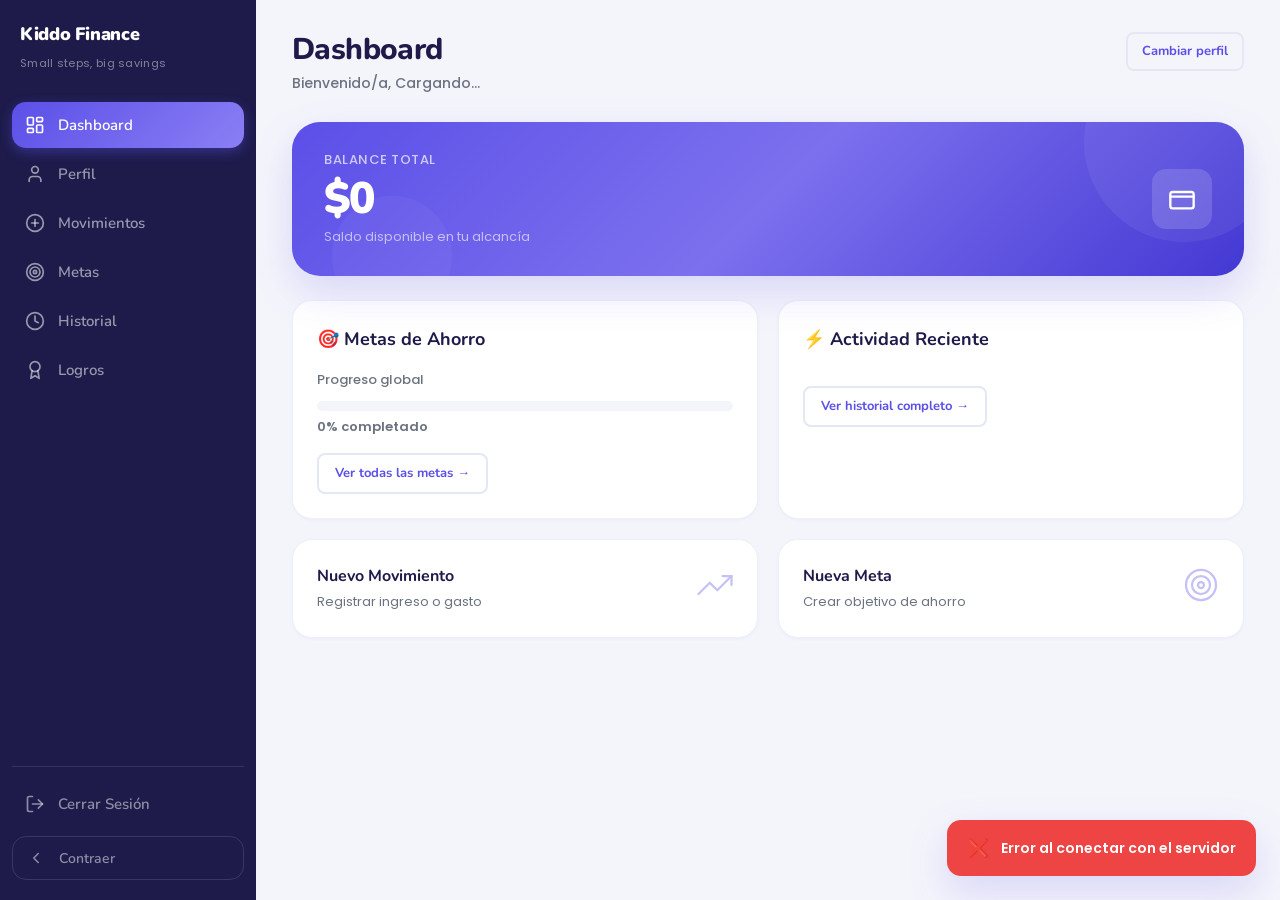
==== commit ec8f601f: "Data Base" ====
--- a/dashboard.html
+++ b/dashboard.html
@@ -135,6 +135,6 @@
 
   </main>
 </div>
-<script src="js/app.js"></script>
+<script src="js/app.js?v=2"></script>
 </body>
-</html>+</html>
--- a/css/styles.css
+++ b/css/styles.css
@@ -1,6 +1,5 @@
 /* ============================================================
    KIDDO FINANCE — ESTILOS PRINCIPALES
-   Estética: Playful-refined, colorido pero limpio
    ============================================================ */
 
 @import url('https://fonts.googleapis.com/css2?family=Nunito:wght@400;500;600;700;800;900&family=Poppins:wght@400;500;600;700&display=swap');
